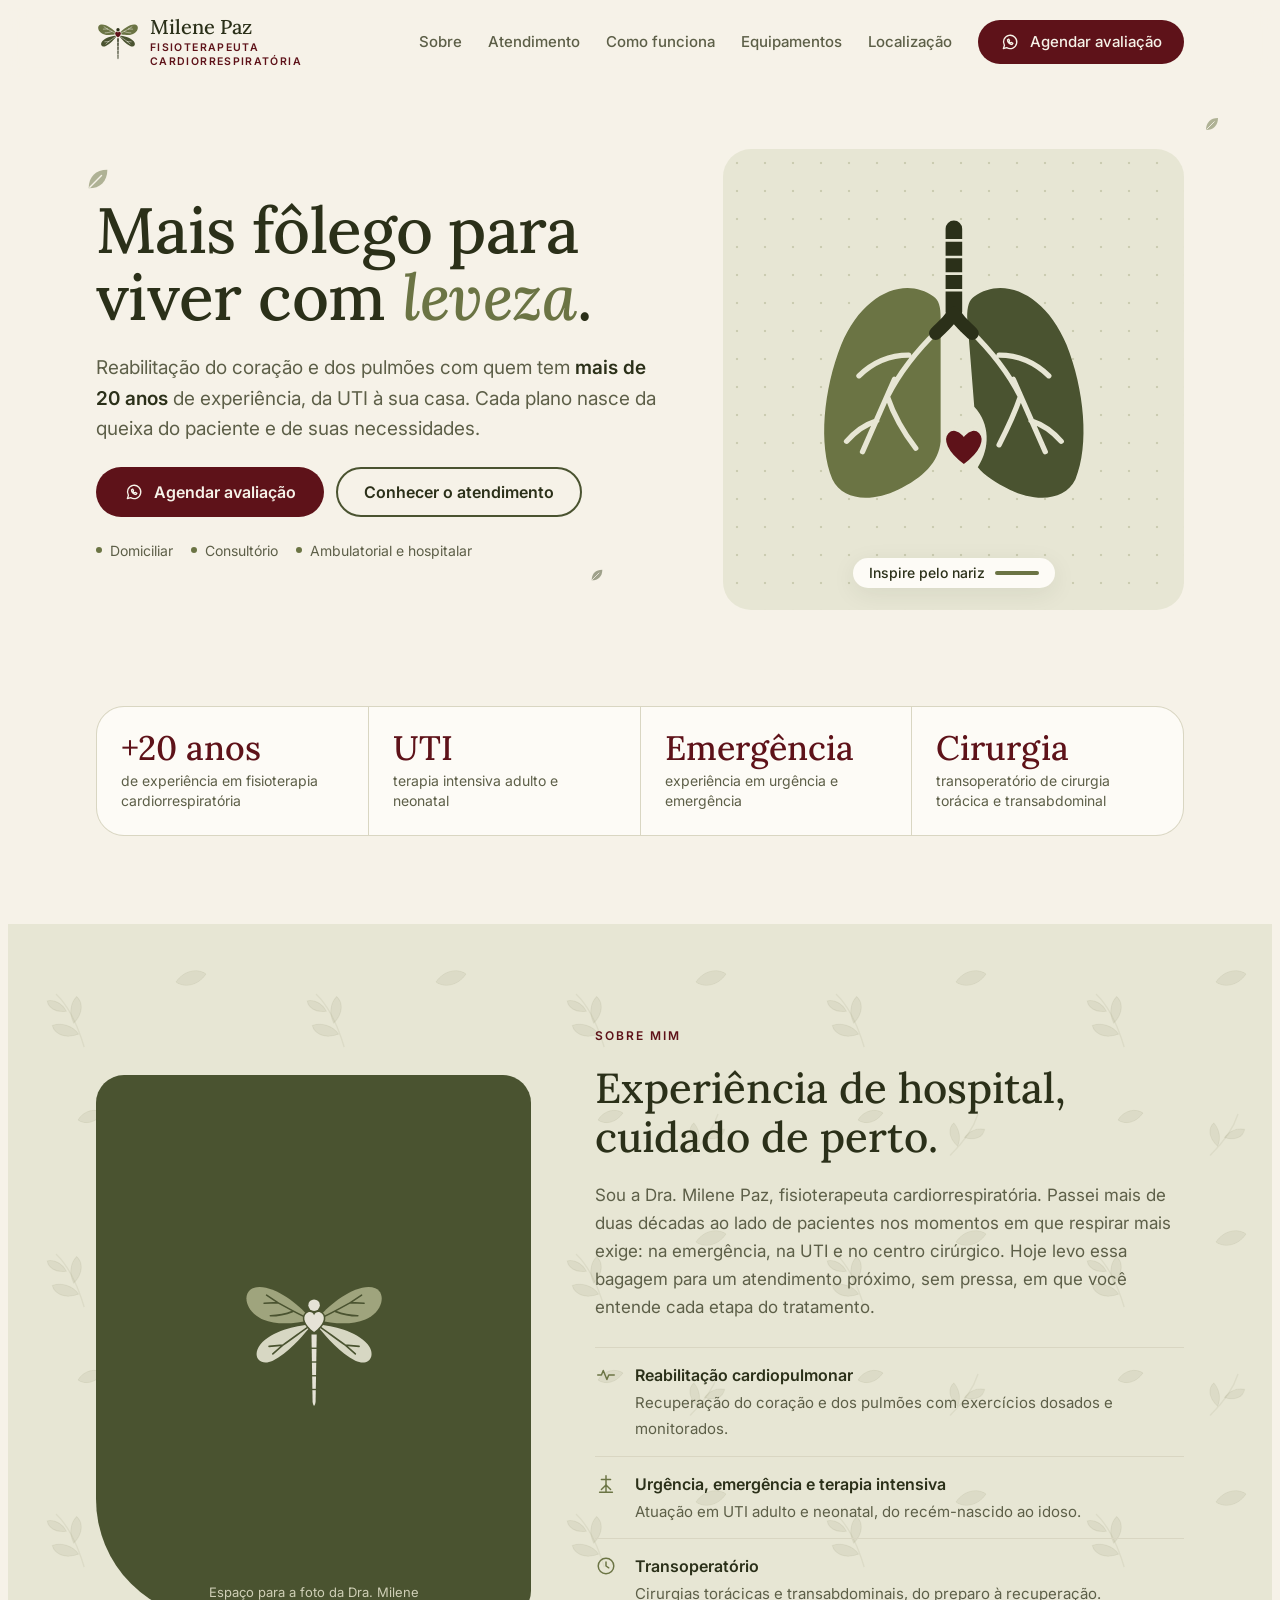
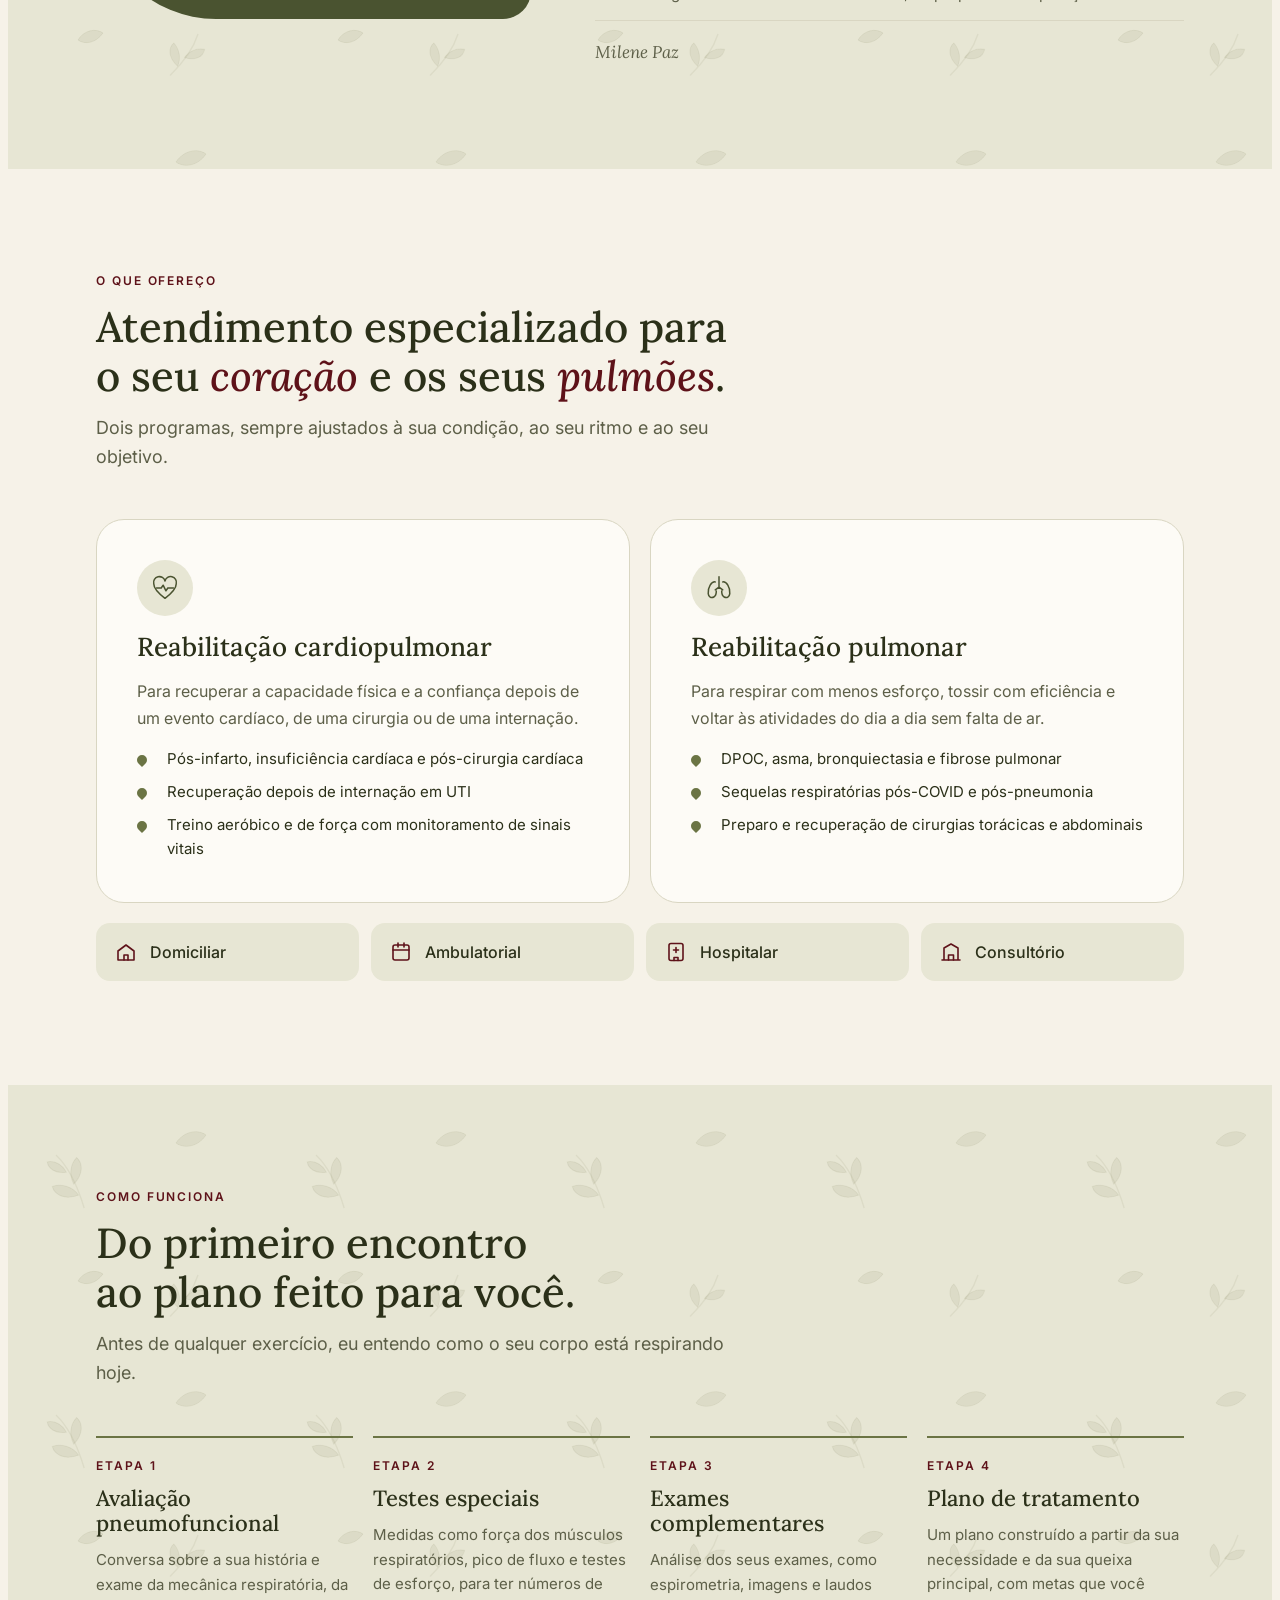
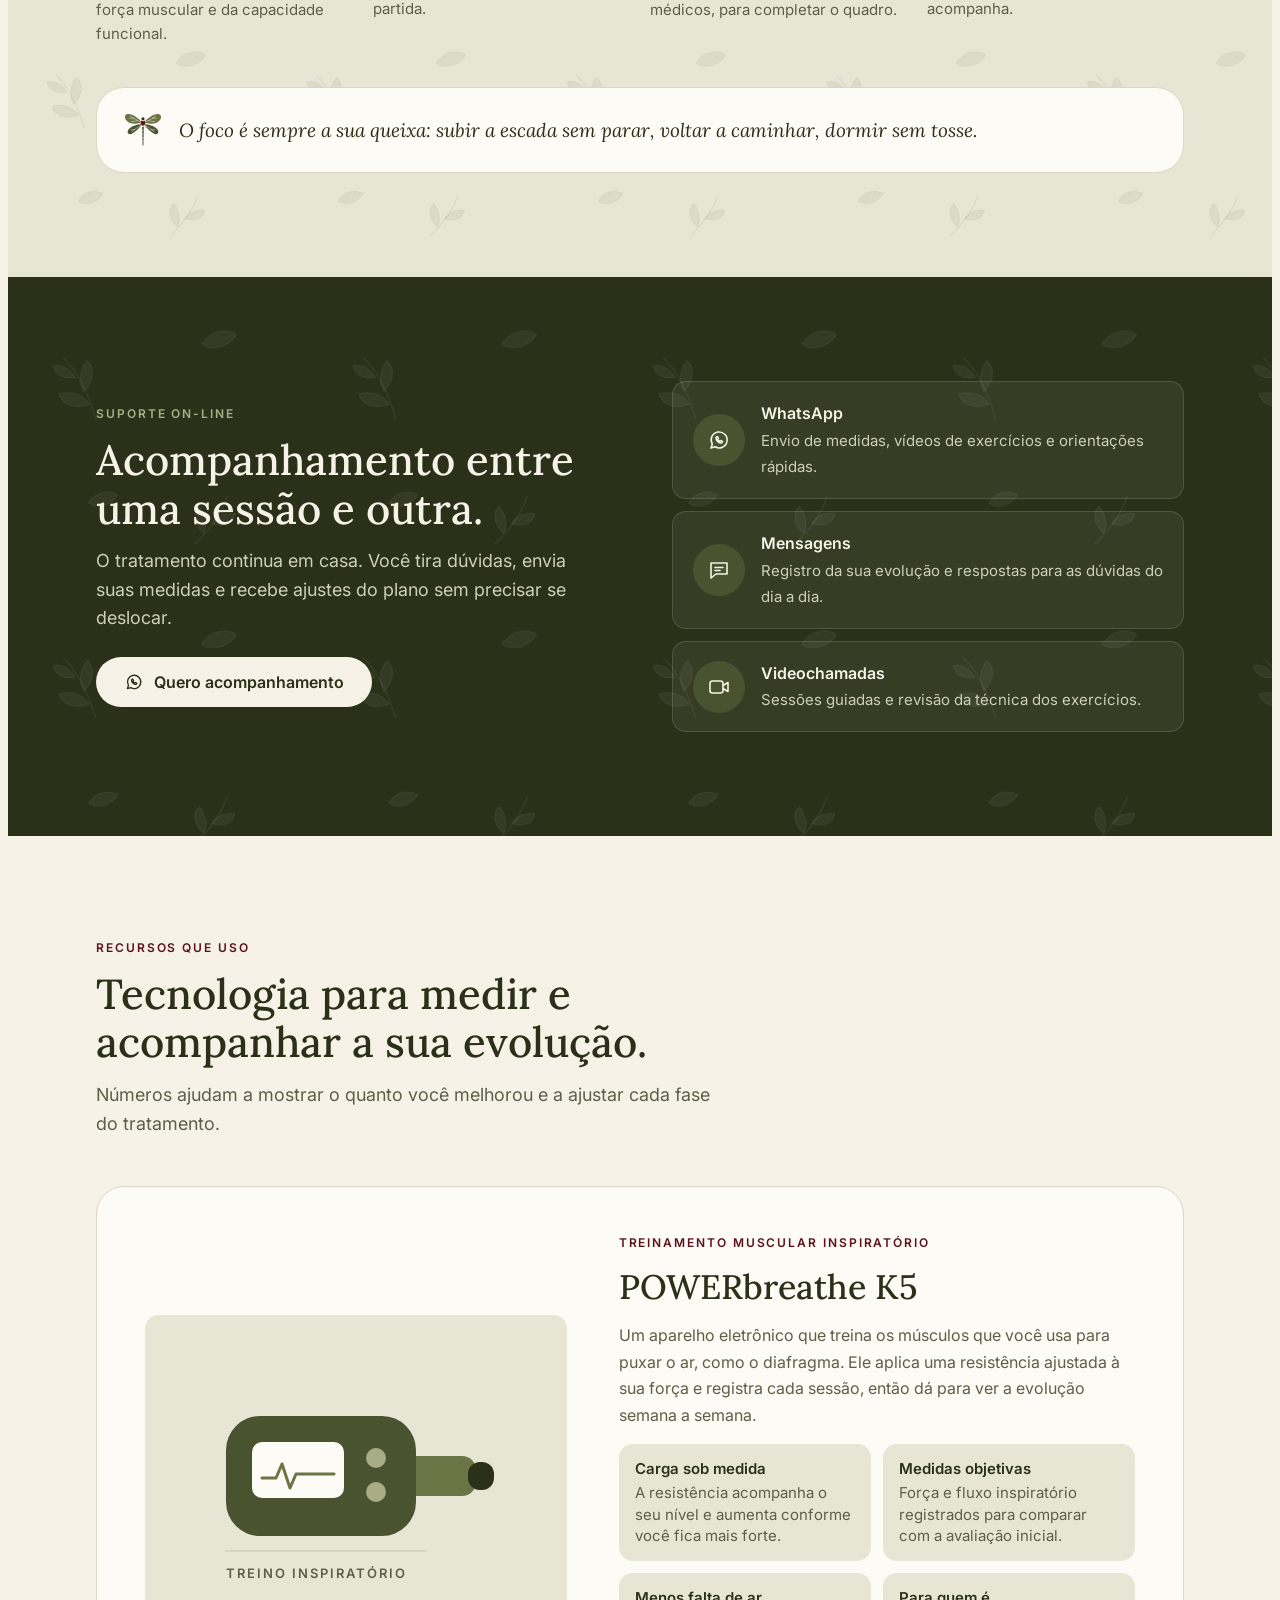
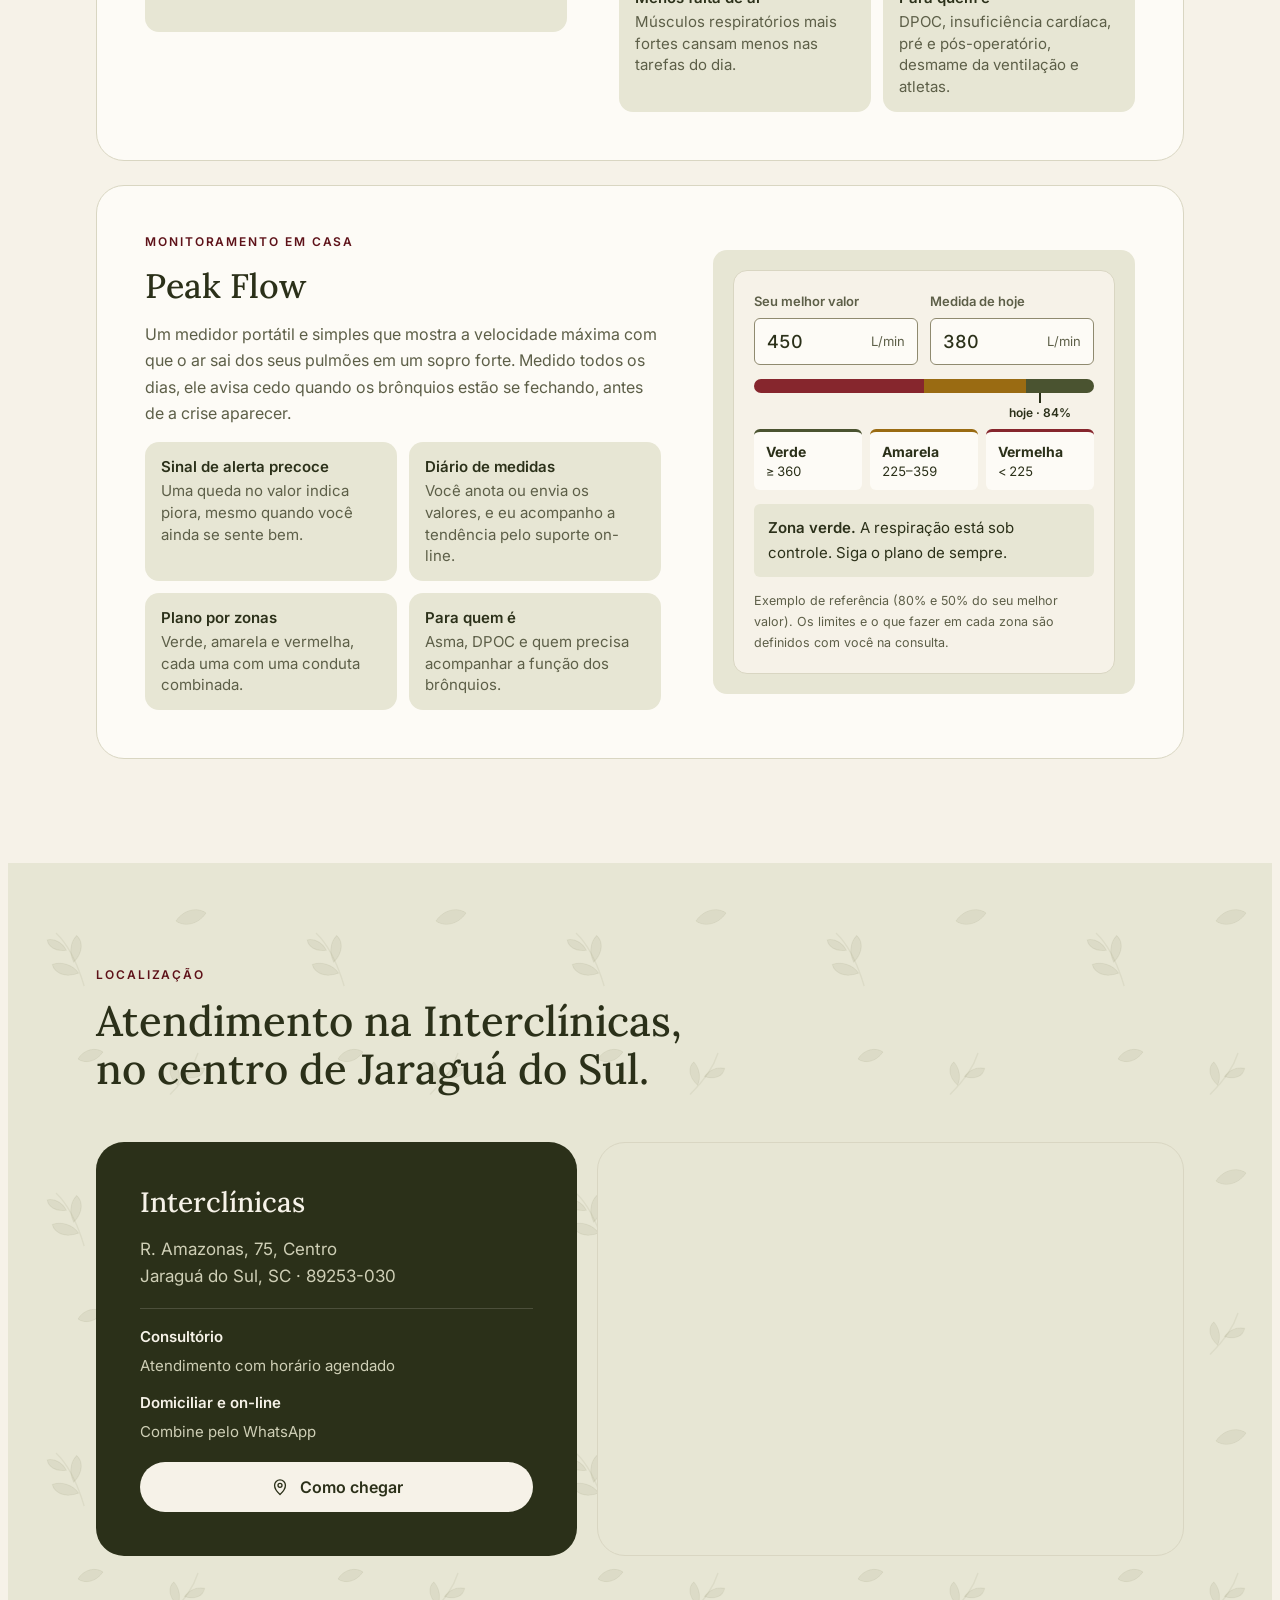
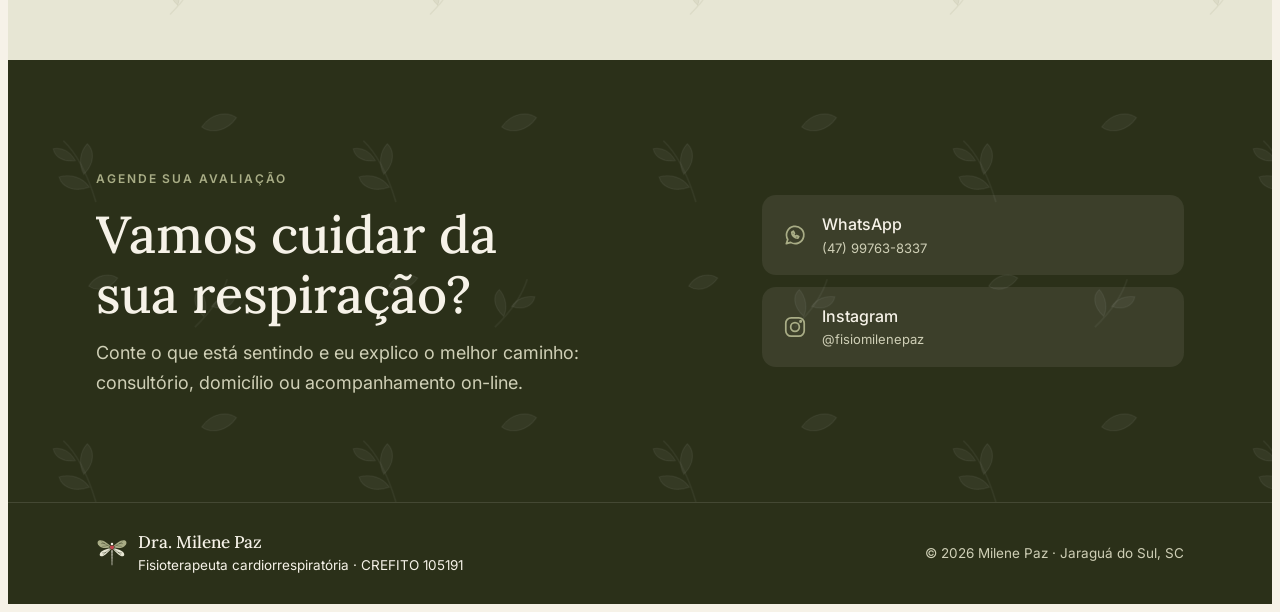
==== index.html @ 95cc9313 "Move o site para a raiz do repositório e atualiza a versão" ====
<!doctype html>
<html lang="pt-BR">
<head>
<meta charset="utf-8">
<meta name="color-scheme" content="light only">
<meta name="viewport" content="width=device-width, initial-scale=1, viewport-fit=cover">
<title>Dra. Milene Paz</title>
<meta name="description" content="Dra. Milene Paz, fisioterapeuta cardiorrespiratória em Jaraguá do Sul. Reabilitação cardiopulmonar e pulmonar com mais de 20 anos de experiência. Atendimento domiciliar, ambulatorial, hospitalar, em consultório e on-line.">
<link rel="icon" href="data:image/svg+xml,%3Csvg xmlns='http://www.w3.org/2000/svg' viewBox='0 0 120 120'%3E%3Cpath d='M56,36 C46,24 24,8 11,13 C2,17 5,32 19,38 C31,43 46,41 56,38.5 Z M64,36 C74,24 96,8 109,13 C118,17 115,32 101,38 C89,43 74,41 64,38.5 Z' fill='%236b7444'/%3E%3Cpath d='M56,42 C46,43 26,47 17,58 C10,67 16,76 27,71 C39,65 50,52 56,45 Z M64,42 C74,43 94,47 103,58 C110,67 104,76 93,71 C81,65 70,52 64,45 Z' fill='%234a5330'/%3E%3Cpath d='M57.9,50 L62.1,50 L61.2,104 Q60,110 58.8,104 Z' fill='%232b3019'/%3E%3Ccircle cx='60' cy='26.5' r='4.6' fill='%232b3019'/%3E%3Cpath d='M60,48 C52.5,42.5 50.5,36.5 53.6,33.4 C56,31 59,32 60,34.6 C61,32 64,31 66.4,33.4 C69.5,36.5 67.5,42.5 60,48 Z' fill='%235e1219'/%3E%3C/svg%3E">
<link rel="preconnect" href="https://fonts.googleapis.com">
<link rel="preconnect" href="https://fonts.gstatic.com" crossorigin>
<link rel="stylesheet" href="https://fonts.googleapis.com/css2?family=Inter:wght@400;500;600&family=Lora:ital,wght@0,400;0,500;0,600;1,400;1,500&display=swap">
<link rel="stylesheet" href="css/style.css">

</head>
<body>
<!-- Símbolo reutilizável: asas = pulmões, nervuras = brônquios, tórax = coração -->
<svg width="0" height="0" style="position:absolute" aria-hidden="true">
  <defs>
    <mask id="mk" maskUnits="userSpaceOnUse" x="0" y="0" width="120" height="120">
      <rect width="120" height="120" fill="#fff"/>
      <g fill="none" stroke="#000" stroke-width="1.3" stroke-linecap="round">
        <path id="veins" d="M56,37.5 C48,34 40,29.5 31,24.5 M31,24.5 L22,18.5 M31,24.5 L20,25 M43,31.5 C38,33.5 32,35 25,35 M56,43.5 C50,47.5 43,53 35,58.5 M35,58.5 L27,65.5 M35,58.5 L24,59.5"/>
        <use href="#veins" transform="translate(120,0) scale(-1,1)"/>
      </g>
      <g stroke="#000" stroke-width="1.1"><line x1="56" x2="64" y1="61" y2="61"/><line x1="56" x2="64" y1="72" y2="72"/><line x1="56" x2="64" y1="83" y2="83"/><line x1="56" x2="64" y1="94" y2="94"/></g>
      <path d="M60,48 C52.5,42.5 50.5,36.5 53.6,33.4 C56,31 59,32 60,34.6 C61,32 64,31 66.4,33.4 C69.5,36.5 67.5,42.5 60,48 Z" fill="none" stroke="#000" stroke-width="2.4"/>
    </mask>
    <symbol id="libelula" viewBox="0 0 120 120">
      <g mask="url(#mk)">
        <path d="M56,36 C46,24 24,8 11,13 C2,17 5,32 19,38 C31,43 46,41 56,38.5 Z" fill="var(--wing-up)"/>
        <path d="M56,42 C46,43 26,47 17,58 C10,67 16,76 27,71 C39,65 50,52 56,45 Z" fill="var(--wing-lo)"/>
        <g transform="translate(120,0) scale(-1,1)">
          <path d="M56,36 C46,24 24,8 11,13 C2,17 5,32 19,38 C31,43 46,41 56,38.5 Z" fill="var(--wing-up)"/>
          <path d="M56,42 C46,43 26,47 17,58 C10,67 16,76 27,71 C39,65 50,52 56,45 Z" fill="var(--wing-lo)"/>
        </g>
        <path d="M57.9,50 L62.1,50 L61.2,104 Q60,110 58.8,104 Z" fill="var(--body)"/>
      </g>
      <circle cx="60" cy="26.5" r="4.6" fill="var(--body)"/>
      <path d="M60,48 C52.5,42.5 50.5,36.5 53.6,33.4 C56,31 59,32 60,34.6 C61,32 64,31 66.4,33.4 C69.5,36.5 67.5,42.5 60,48 Z" fill="var(--heart)"/>
    </symbol>
    <symbol id="i-wa" viewBox="0 0 24 24"><g fill="none" stroke="currentColor" stroke-width="1.6" stroke-linecap="round" stroke-linejoin="round"><path d="M4 20l1.3-3.9A8 8 0 1 1 8 18.8L4 20z"/><path d="M9 9.5c0 3 2.5 5.5 5.5 5.5l1-1.5-2-1-1 .8a4 4 0 0 1-1.8-1.8l.8-1-1-2L9 9.5z"/></g></symbol>
    <symbol id="i-ig" viewBox="0 0 24 24"><g fill="none" stroke="currentColor" stroke-width="1.6" stroke-linecap="round" stroke-linejoin="round"><rect x="3.5" y="3.5" width="17" height="17" rx="5"/><circle cx="12" cy="12" r="4"/><circle cx="17.2" cy="6.8" r=".6" fill="currentColor"/></g></symbol>
    <symbol id="i-pin" viewBox="0 0 24 24"><g fill="none" stroke="currentColor" stroke-width="1.6" stroke-linecap="round" stroke-linejoin="round"><path d="M12 21s-6.5-5.6-6.5-11A6.5 6.5 0 0 1 18.5 10c0 5.4-6.5 11-6.5 11z"/><circle cx="12" cy="10" r="2.4"/></g></symbol>
  </defs>
</svg>

<header class="top" id="top">
  <div class="wrap">
    <a class="brand" href="#inicio" aria-label="Dra. Milene Paz, início">
      <svg aria-hidden="true"><use href="#libelula"/></svg>
      <span><b>Milene Paz</b><small><span>Fisioterapeuta</span> <span>cardiorrespiratória</span></small></span>
    </a>
    <button class="menu-btn" id="menuBtn" aria-expanded="false" aria-controls="nav" aria-label="Abrir menu">
      <svg viewBox="0 0 24 24" fill="none" stroke="currentColor" stroke-width="1.8" stroke-linecap="round"><path id="menuIco" d="M4 7h16M4 12h16M4 17h10"/></svg>
    </button>
    <nav class="nav" id="nav" aria-label="Principal">
      <a href="#sobre">Sobre</a>
      <a href="#atendimento">Atendimento</a>
      <a href="#como-funciona">Como funciona</a>
      <a href="#equipamentos">Equipamentos</a>
      <a href="#localizacao">Localização</a>
      <a class="btn btn-cta js-wa" href="#contato"><svg aria-hidden="true"><use href="#i-wa"/></svg>Agendar avaliação</a>
    </nav>
  </div>
</header>

<main id="inicio">
  <section class="hero">
    <span class="leaf l1" aria-hidden="true"><svg viewBox="0 0 24 24" aria-hidden="true"><path d="M4 20C4 10 10 4 20 4c0 10-6 16-16 16z" fill="currentColor"/><path d="M5 19L15 9" stroke="#f6f2e8" stroke-width="1.2" stroke-linecap="round"/></svg></span><span class="leaf l2" aria-hidden="true"><svg viewBox="0 0 24 24" aria-hidden="true"><path d="M4 20C4 10 10 4 20 4c0 10-6 16-16 16z" fill="currentColor"/><path d="M5 19L15 9" stroke="#f6f2e8" stroke-width="1.2" stroke-linecap="round"/></svg></span><span class="leaf l3" aria-hidden="true"><svg viewBox="0 0 24 24" aria-hidden="true"><path d="M4 20C4 10 10 4 20 4c0 10-6 16-16 16z" fill="currentColor"/><path d="M5 19L15 9" stroke="#f6f2e8" stroke-width="1.2" stroke-linecap="round"/></svg></span>
    <div class="wrap">
      <div class="hero-text">
        <h1 class="rise d2">Mais fôlego para viver com <em>leveza</em>.</h1>
        <p class="lead rise d3">Reabilitação do coração e dos pulmões com quem tem <strong>mais de 20 anos</strong> de experiência, da UTI à sua casa. Cada plano nasce da queixa do paciente e de suas necessidades.</p>
        <div class="actions rise d3">
          <a class="btn btn-cta js-wa" href="#contato"><svg aria-hidden="true"><use href="#i-wa"/></svg>Agendar avaliação</a>
          <a class="btn btn-line" href="#atendimento">Conhecer o atendimento</a>
        </div>
        <div class="creds">
          <span>Domiciliar</span><span>Consultório</span><span>Ambulatorial e hospitalar</span>
        </div>
      </div>
      <div class="breath" id="breath" data-phase="out" aria-label="Pulmões que respiram: acompanhe o ritmo para uma respiração calma">
        <svg viewBox="0 0 200 200" aria-hidden="true">
          <g class="wings-l">
            <path d="M88,64 C72,52 48,62 36,92 C26,118 23,150 31,170 C37,183 54,183 68,176 C82,169 91,160 92,148 L92,76 C92,70 91,66 88,64 Z" fill="var(--wing-up)"/>
            <path class="vein" d="M90,84 C80,94 70,106 62,122 M74,98 C64,98 54,102 46,110 M66,112 C60,126 54,140 48,154 M62,122 C66,134 72,144 78,152 M56,136 C50,138 44,142 39,148" fill="none" stroke-width="3" stroke-linecap="round"/>
          </g>
          <g class="wings-r"><g transform="translate(200,0) scale(-1,1)">
            <path d="M88,64 C72,52 48,62 36,92 C26,118 23,150 31,170 C37,183 54,183 68,176 C76,172 82,168 86,163 C79,152 79,138 88,128 L92,76 C92,70 91,66 88,64 Z" fill="var(--wing-lo)"/>
            <path class="vein" d="M90,84 C80,94 70,106 62,122 M74,98 C64,98 54,102 46,110 M66,112 C60,126 54,140 48,154 M62,122 C66,134 70,142 74,150 M56,136 C50,138 44,142 39,148" fill="none" stroke-width="3" stroke-linecap="round"/>
          </g></g>
          <rect x="95" y="16" width="10" height="60" rx="5" fill="var(--body)"/>
          <g stroke="var(--tint)" stroke-width="1.6"><line x1="94" x2="106" y1="28" y2="28"/><line x1="94" x2="106" y1="38" y2="38"/><line x1="94" x2="106" y1="48" y2="48"/><line x1="94" x2="106" y1="58" y2="58"/></g>
          <path d="M100,72 C96,78 93,80 89,84 M100,72 C104,78 107,80 111,84" fill="none" stroke="var(--body)" stroke-width="8" stroke-linecap="round"/>
          <path d="M106,164 C95,156 92,148 96,143.5 C99,140.5 103,141.5 106,145 C109,141.5 113,140.5 116,143.5 C120,148 117,156 106,164 Z" fill="var(--heart)" stroke="var(--tint)" stroke-width="2"/>
        </svg>
        <div class="breath-cue" aria-live="off"><span id="cueText">Expire devagar</span><i><b id="cueBar"></b></i></div>
      </div>
    </div>
  </section>

  <section class="band" style="padding-block:0 clamp(56px,8vw,88px)">
    <div class="wrap">
      <div class="stats" role="list">
        <div class="stat" role="listitem"><strong>+20 anos</strong><span>de experiência em fisioterapia cardiorrespiratória</span></div>
        <div class="stat" role="listitem"><strong>UTI</strong><span>terapia intensiva adulto e neonatal</span></div>
        <div class="stat" role="listitem"><strong>Emergência</strong><span>experiência em urgência e emergência</span></div>
        <div class="stat" role="listitem"><strong>Cirurgia</strong><span>transoperatório de cirurgia torácica e transabdominal</span></div>
      </div>
    </div>
  </section>

  <section class="band tint" id="sobre">
    <div class="wrap about">
      <div class="portrait">
        <svg aria-hidden="true" style="--wing-up:#a9ad86;--wing-lo:#e7e6d4;--body:#f6f2e8;--heart:#f6f2e8"><use href="#libelula"/></svg>
        <span class="ph">Espaço para a foto da Dra. Milene</span>
      </div>
      <div class="about-text">
        <span class="eyebrow">Sobre mim</span>
        <h2>Experiência de hospital, cuidado de perto.</h2>
        <p>Sou a Dra. Milene Paz, fisioterapeuta cardiorrespiratória. Passei mais de duas décadas ao lado de pacientes nos momentos em que respirar mais exige: na emergência, na UTI e no centro cirúrgico. Hoje levo essa bagagem para um atendimento próximo, sem pressa, em que você entende cada etapa do tratamento.</p>
        <ul class="xp">
          <li><svg viewBox="0 0 24 24" fill="none" stroke="currentColor" stroke-width="1.6" stroke-linecap="round" stroke-linejoin="round"><path d="M3 12h4l2-5 4 10 2-5h6"/></svg><div><b>Reabilitação cardiopulmonar</b><span>Recuperação do coração e dos pulmões com exercícios dosados e monitorados.</span></div></li>
          <li><svg viewBox="0 0 24 24" fill="none" stroke="currentColor" stroke-width="1.6" stroke-linecap="round" stroke-linejoin="round"><path d="M12 3v18M7 7h10M5 21h14"/><path d="M12 13l-5 5M12 13l5 5"/></svg><div><b>Urgência, emergência e terapia intensiva</b><span>Atuação em UTI adulto e neonatal, do recém-nascido ao idoso.</span></div></li>
          <li><svg viewBox="0 0 24 24" fill="none" stroke="currentColor" stroke-width="1.6" stroke-linecap="round" stroke-linejoin="round"><circle cx="12" cy="12" r="8.5"/><path d="M12 7.5V12l3 2"/></svg><div><b>Transoperatório</b><span>Cirurgias torácicas e transabdominais, do preparo à recuperação.</span></div></li>
        </ul>
        <p class="sign">Milene Paz</p>
      </div>
    </div>
  </section>

  <section class="band" id="atendimento">
    <div class="wrap">
      <div class="sec-head">
        <span class="eyebrow">O que ofereço</span>
        <h2>Atendimento especializado para o seu <em class="mark">coração</em> e os seus <em class="mark">pulmões</em>.</h2>
        <p>Dois programas, sempre ajustados à sua condição, ao seu ritmo e ao seu objetivo.</p>
      </div>
      <div class="services">
        <article class="service">
          <div class="ico"><svg viewBox="0 0 32 32" fill="none" stroke="currentColor" stroke-width="1.6" stroke-linecap="round" stroke-linejoin="round"><path d="M16 27C8 21 4 16.5 4 11.5A5.5 5.5 0 0 1 16 8.6 5.5 5.5 0 0 1 28 11.5C28 16.5 24 21 16 27z"/><path d="M7 16h5l2-3 3 6 2-3h6"/></svg></div>
          <h3>Reabilitação cardiopulmonar</h3>
          <p>Para recuperar a capacidade física e a confiança depois de um evento cardíaco, de uma cirurgia ou de uma internação.</p>
          <ul class="ticks">
            <li>Pós-infarto, insuficiência cardíaca e pós-cirurgia cardíaca</li>
            <li>Recuperação depois de internação em UTI</li>
            <li>Treino aeróbico e de força com monitoramento de sinais vitais</li>
          </ul>
        </article>
        <article class="service">
          <div class="ico"><svg viewBox="0 0 32 32" fill="none" stroke="currentColor" stroke-width="1.6" stroke-linecap="round" stroke-linejoin="round"><path d="M16 4v11M16 15l-4 3M16 15l4 3"/><path d="M12 9.5C8 9 4 15 4.5 22c.3 3.5 3.2 5 6 3.6 2.2-1.1 2.7-3.3 2.6-6.3"/><path d="M20 9.5c4-.5 8 5.5 7.5 12.5-.3 3.5-3.2 5-6 3.6-2.2-1.1-2.7-3.3-2.6-6.3"/></svg></div>
          <h3>Reabilitação pulmonar</h3>
          <p>Para respirar com menos esforço, tossir com eficiência e voltar às atividades do dia a dia sem falta de ar.</p>
          <ul class="ticks">
            <li>DPOC, asma, bronquiectasia e fibrose pulmonar</li>
            <li>Sequelas respiratórias pós-COVID e pós-pneumonia</li>
            <li>Preparo e recuperação de cirurgias torácicas e abdominais</li>
          </ul>
        </article>
      </div>
      <div class="places" aria-label="Onde atendo">
        <div class="place"><svg viewBox="0 0 24 24" fill="none" stroke="currentColor" stroke-width="1.6" stroke-linecap="round" stroke-linejoin="round"><path d="M4 11l8-6 8 6v9H4z"/><path d="M10 20v-5h4v5"/></svg>Domiciliar</div>
        <div class="place"><svg viewBox="0 0 24 24" fill="none" stroke="currentColor" stroke-width="1.6" stroke-linecap="round" stroke-linejoin="round"><rect x="4" y="5" width="16" height="15" rx="2"/><path d="M9 3v4M15 3v4M4 10h16"/></svg>Ambulatorial</div>
        <div class="place"><svg viewBox="0 0 24 24" fill="none" stroke="currentColor" stroke-width="1.6" stroke-linecap="round" stroke-linejoin="round"><rect x="5" y="3.5" width="14" height="17" rx="2"/><path d="M12 7.5v5M9.5 10h5M10 20.5v-3h4v3"/></svg>Hospitalar</div>
        <div class="place"><svg viewBox="0 0 24 24" fill="none" stroke="currentColor" stroke-width="1.6" stroke-linecap="round" stroke-linejoin="round"><path d="M3 20h18M5 20V8l7-4 7 4v12"/><path d="M9.5 20v-5h5v5"/></svg>Consultório</div>
      </div>
    </div>
  </section>

  <section class="band tint" id="como-funciona">
    <div class="wrap">
      <div class="sec-head">
        <span class="eyebrow">Como funciona</span>
        <h2>Do primeiro encontro ao plano feito para você.</h2>
        <p>Antes de qualquer exercício, eu entendo como o seu corpo está respirando hoje.</p>
      </div>
      <ol class="steps">
        <li class="step"><h3>Avaliação pneumofuncional</h3><p>Conversa sobre a sua história e exame da mecânica respiratória, da força muscular e da capacidade funcional.</p></li>
        <li class="step"><h3>Testes especiais</h3><p>Medidas como força dos músculos respiratórios, pico de fluxo e testes de esforço, para ter números de partida.</p></li>
        <li class="step"><h3>Exames complementares</h3><p>Análise dos seus exames, como espirometria, imagens e laudos médicos, para completar o quadro.</p></li>
        <li class="step"><h3>Plano de tratamento</h3><p>Um plano construído a partir da sua necessidade e da sua queixa principal, com metas que você acompanha.</p></li>
      </ol>
      <div class="focus-note">
        <svg aria-hidden="true"><use href="#libelula"/></svg>
        <p>O foco é sempre a sua queixa: subir a escada sem parar, voltar a caminhar, dormir sem tosse.</p>
      </div>
    </div>
  </section>

  <section class="band deep" id="online">
    <div class="wrap online">
      <div>
        <div class="sec-head">
          <span class="eyebrow">Suporte on-line</span>
          <h2>Acompanhamento entre uma sessão e outra.</h2>
          <p>O tratamento continua em casa. Você tira dúvidas, envia suas medidas e recebe ajustes do plano sem precisar se deslocar.</p>
        </div>
        <a class="btn btn-light js-wa" href="#contato"><svg aria-hidden="true"><use href="#i-wa"/></svg>Quero acompanhamento</a>
      </div>
      <div class="channels">
        <div class="channel"><span class="ci"><svg aria-hidden="true"><use href="#i-wa"/></svg></span><div><b>WhatsApp</b><span>Envio de medidas, vídeos de exercícios e orientações rápidas.</span></div></div>
        <div class="channel"><span class="ci"><svg viewBox="0 0 24 24" fill="none" stroke="currentColor" stroke-width="1.6" stroke-linecap="round" stroke-linejoin="round"><path d="M4 5h16v11H9l-5 4z"/><path d="M8 9.5h8M8 12.5h5"/></svg></span><div><b>Mensagens</b><span>Registro da sua evolução e respostas para as dúvidas do dia a dia.</span></div></div>
        <div class="channel"><span class="ci"><svg viewBox="0 0 24 24" fill="none" stroke="currentColor" stroke-width="1.6" stroke-linecap="round" stroke-linejoin="round"><rect x="3" y="6" width="13" height="12" rx="2.5"/><path d="M16 10.5l5-3v9l-5-3"/></svg></span><div><b>Videochamadas</b><span>Sessões guiadas e revisão da técnica dos exercícios.</span></div></div>
      </div>
    </div>
  </section>

  <section class="band" id="equipamentos">
    <div class="wrap">
      <div class="sec-head">
        <span class="eyebrow">Recursos que uso</span>
        <h2>Tecnologia para medir e acompanhar a sua evolução.</h2>
        <p>Números ajudam a mostrar o quanto você melhorou e a ajustar cada fase do tratamento.</p>
      </div>
      <div class="gear">
        <article class="device" id="powerbreathe">
          <div class="dev-art">
            <svg viewBox="0 0 340 255" aria-hidden="true">
              <rect x="40" y="70" width="190" height="120" rx="34" fill="var(--deep-2)"/>
              <rect x="66" y="96" width="92" height="56" rx="10" fill="var(--surface)"/>
              <path d="M76 132h14l6-14 8 24 6-14h38" fill="none" stroke="var(--brand)" stroke-width="3" stroke-linecap="round" stroke-linejoin="round"/>
              <circle cx="190" cy="112" r="10" fill="var(--brand-soft)"/><circle cx="190" cy="146" r="10" fill="var(--brand-soft)"/>
              <path d="M230 110h46a14 14 0 0 1 14 14v12a14 14 0 0 1-14 14h-46z" fill="var(--wing-up)"/>
              <rect x="282" y="116" width="26" height="28" rx="12" fill="var(--body)"/>
              <path d="M40 205h200" stroke="var(--hairline)" stroke-width="2" stroke-linecap="round"/>
              <text x="40" y="232" font-family="Inter, sans-serif" font-size="13" font-weight="600" letter-spacing="2" fill="var(--muted)">TREINO INSPIRATÓRIO</text>
            </svg>
          </div>
          <div class="dev-text">
            <span class="eyebrow">Treinamento muscular inspiratório</span>
            <h3>POWERbreathe K5</h3>
            <p>Um aparelho eletrônico que treina os músculos que você usa para puxar o ar, como o diafragma. Ele aplica uma resistência ajustada à sua força e registra cada sessão, então dá para ver a evolução semana a semana.</p>
            <ul class="feat">
              <li><b>Carga sob medida</b><span>A resistência acompanha o seu nível e aumenta conforme você fica mais forte.</span></li>
              <li><b>Medidas objetivas</b><span>Força e fluxo inspiratório registrados para comparar com a avaliação inicial.</span></li>
              <li><b>Menos falta de ar</b><span>Músculos respiratórios mais fortes cansam menos nas tarefas do dia.</span></li>
              <li><b>Para quem é</b><span>DPOC, insuficiência cardíaca, pré e pós-operatório, desmame da ventilação e atletas.</span></li>
            </ul>
          </div>
        </article>

        <article class="device flip" id="peakflow">
          <div class="dev-art" style="aspect-ratio:auto;place-items:stretch">
            <div class="zones" aria-label="Calculadora das zonas do Peak Flow">
              <div class="zones-row">
                <div class="field"><label for="pfBest">Seu melhor valor</label><div class="in"><input id="pfBest" type="number" inputmode="numeric" min="60" max="900" step="10" value="450"><small>L/min</small></div></div>
                <div class="field"><label for="pfToday">Medida de hoje</label><div class="in"><input id="pfToday" type="number" inputmode="numeric" min="0" max="900" step="10" value="380"><small>L/min</small></div></div>
              </div>
              <div>
                <div class="zbar" aria-hidden="true"><i></i><i></i><i></i></div>
                <div class="zmeter" aria-hidden="true"><span id="pfMark" style="left:84%">hoje</span></div>
              </div>
              <div class="zlist">
                <div class="z-g"><b>Verde</b><span id="zG">≥ 360</span></div>
                <div class="z-y"><b>Amarela</b><span id="zY">225–359</span></div>
                <div class="z-r"><b>Vermelha</b><span id="zR">&lt; 225</span></div>
              </div>
              <p class="zresult" id="pfResult" aria-live="polite"><b>Zona verde.</b> A respiração está sob controle.</p>
              <p class="disc">Exemplo de referência (80% e 50% do seu melhor valor). Os limites e o que fazer em cada zona são definidos com você na consulta.</p>
            </div>
          </div>
          <div class="dev-text">
            <span class="eyebrow">Monitoramento em casa</span>
            <h3>Peak Flow</h3>
            <p>Um medidor portátil e simples que mostra a velocidade máxima com que o ar sai dos seus pulmões em um sopro forte. Medido todos os dias, ele avisa cedo quando os brônquios estão se fechando, antes de a crise aparecer.</p>
            <ul class="feat">
              <li><b>Sinal de alerta precoce</b><span>Uma queda no valor indica piora, mesmo quando você ainda se sente bem.</span></li>
              <li><b>Diário de medidas</b><span>Você anota ou envia os valores, e eu acompanho a tendência pelo suporte on-line.</span></li>
              <li><b>Plano por zonas</b><span>Verde, amarela e vermelha, cada uma com uma conduta combinada.</span></li>
              <li><b>Para quem é</b><span>Asma, DPOC e quem precisa acompanhar a função dos brônquios.</span></li>
            </ul>
          </div>
        </article>
      </div>
    </div>
  </section>

  <section class="band tint" id="localizacao">
    <div class="wrap">
      <div class="sec-head">
        <span class="eyebrow">Localização</span>
        <h2>Atendimento na Interclínicas, no centro de Jaraguá do Sul.</h2>
      </div>
      <div class="loc">
        <div class="loc-card">
          <h3>Interclínicas</h3>
          <address>R. Amazonas, 75, Centro<br>Jaraguá do Sul, SC · 89253-030</address>
          <div class="hours"><b>Consultório</b><span>Atendimento com horário agendado</span><b style="margin-top:8px">Domiciliar e on-line</b><span>Combine pelo WhatsApp</span></div>
          <a class="btn btn-light js-maps" href="https://www.google.com/maps/search/?api=1&amp;query=Interclinicas%2C%20R.%20Amazonas%2C%2075%2C%20Jaragu%C3%A1%20do%20Sul%20SC" target="_blank" rel="noopener"><svg aria-hidden="true"><use href="#i-pin"/></svg>Como chegar</a>
        </div>
        <div class="map" id="map">
          <iframe src="https://www.google.com/maps?q=Interclinicas%2C%20R.%20Amazonas%2C%2075%2C%20Jaragu%C3%A1%20do%20Sul%20SC&amp;output=embed" title="Mapa: Interclínicas, R. Amazonas, 75, Jaraguá do Sul" loading="lazy" referrerpolicy="no-referrer-when-downgrade" allowfullscreen></iframe>
        </div>
      </div>
    </div>
  </section>

  <section class="band deep final" id="contato">
    <div class="wrap">
      <div>
        <span class="eyebrow">Agende sua avaliação</span>
        <h2 style="margin-top:14px">Vamos cuidar da sua respiração?</h2>
        <p>Conte o que está sentindo e eu explico o melhor caminho: consultório, domicílio ou acompanhamento on-line.</p>
      </div>
      <div class="contact-list">
        <a class="js-wa" href="#contato" target="_blank" rel="noopener"><svg aria-hidden="true"><use href="#i-wa"/></svg><span>WhatsApp<small id="waText">(47) 99763-8337</small></span></a>
        <a class="js-ig" href="#contato" target="_blank" rel="noopener"><svg aria-hidden="true"><use href="#i-ig"/></svg><span>Instagram<small id="igText">@fisiomilenepaz</small></span></a>
      </div>
    </div>
  </section>
</main>

<footer>
  <div class="wrap">
    <div class="fb"><svg aria-hidden="true" style="--wing-up:#a9ad86;--wing-lo:#e7e6d4;--body:#f6f2e8;--heart:#c4464e"><use href="#libelula"/></svg><span><b>Dra. Milene Paz</b><br>Fisioterapeuta cardiorrespiratória · CREFITO 105191</span></div>
    <span>© <span id="year">2026</span> Milene Paz · Jaraguá do Sul, SC</span>
  </div>
</footer>

<a class="fab js-wa" id="fab" href="#contato" target="_blank" rel="noopener" aria-label="Falar no WhatsApp"><svg aria-hidden="true"><use href="#i-wa"/></svg></a>

<script src="js/script.js"></script>

</body>
</html>
---- css/style.css ----
/* Layout: "respiração em ritmo" — faixas calmas que alternam creme, oliva claro e oliva profundo;
   blocos com cantos de asa (28px), uma libélula que respira no topo e o ritmo inspira/expira como fio condutor. */
:root{
  --bg:#f6f2e8; --surface:#fdfbf6; --tint:#e7e6d4; --deep:#2b3019; --deep-2:#4a5330;
  --ink:#2b3019; --muted:#5d5f48; --brand:#6b7444; --brand-soft:#a9ad86;
  --accent:#5e1219; --accent-hover:#86262d; --on-dark:#f6f2e8; --on-dark-muted:#cfcfb6;
  --hairline:#d9d6c2; --border:#8f8a6f; --cta-bg:#5e1219; --cta-fg:#f6f2e8;
  --wing-up:#6b7444; --wing-lo:#4a5330; --body:#2b3019; --heart:#5e1219;
  --zone-g:#4a5330; --zone-y:#9a6b12; --zone-r:#86262d;
  --serif:"Lora", Georgia, "Times New Roman", serif;
  --sans:"Inter", system-ui, -apple-system, "Segoe UI", sans-serif;
  --r-sm:6px; --r-md:14px; --r-lg:28px; --pill:999px;
  --shadow:0 6px 24px rgba(43,48,25,.08);
  --wrap:1120px;
  color-scheme:light only;
}

*{box-sizing:border-box}
html{scroll-behavior:smooth;scroll-padding-top:84px}
body{background:var(--bg);color:var(--ink);font:400 16px/1.65 var(--sans);-webkit-font-smoothing:antialiased;-webkit-text-size-adjust:100%;text-size-adjust:100%;-webkit-tap-highlight-color:transparent}
body.menu-open{overflow:hidden}
body::before{content:"";position:fixed;inset:0 0 auto;height:env(safe-area-inset-top,0px);z-index:60;background:var(--bg)}
h1,h2,h3{font-family:var(--serif);font-weight:500;line-height:1.15;text-wrap:balance;margin:0;color:var(--ink)}
p{margin:0}
a{color:inherit}
:focus-visible{outline:2px solid var(--accent-hover);outline-offset:3px;border-radius:4px}
.wrap{max-width:var(--wrap);margin:0 auto;padding-left:max(16px,env(safe-area-inset-left,0px));padding-right:max(16px,env(safe-area-inset-right,0px))}
.band{padding-block:clamp(56px,9vw,104px)}
.band.tint{background-color:var(--tint);background-image:url("data:image/svg+xml,%3Csvg xmlns='http://www.w3.org/2000/svg' width='260' height='260' viewBox='0 0 260 260'%3E%3Cg fill='%236b7444' fill-opacity='.09' stroke='%236b7444' stroke-opacity='.09'%3E%3Cg transform='translate(48 70) rotate(-28)'%3E%3Cpath d='M0 60 C6 30 4 12 0 0' fill='none' stroke-width='1.4'/%3E%3Cpath d='M1 46 C-14 44 -20 34 -18 26 C-8 28 0 36 1 46Z'/%3E%3Cpath d='M2 34 C15 30 20 20 17 12 C8 15 2 24 2 34Z'/%3E%3Cpath d='M1 20 C-10 16 -13 8 -11 2 C-4 4 1 11 1 20Z'/%3E%3C/g%3E%3Cg transform='translate(190 190) rotate(34)'%3E%3Cpath d='M0 50 C5 26 3 10 0 0' fill='none' stroke-width='1.4'/%3E%3Cpath d='M1 38 C-12 36 -17 28 -15 21 C-7 23 0 30 1 38Z'/%3E%3Cpath d='M2 27 C13 24 17 16 14 9 C7 12 2 19 2 27Z'/%3E%3C/g%3E%3Cpath d='M168 58 C176 46 190 44 198 50 C190 62 176 64 168 58Z'/%3E%3Cpath d='M70 196 C76 186 88 184 95 189 C88 199 77 201 70 196Z'/%3E%3C/g%3E%3C/svg%3E");background-size:260px 260px}
.band.deep{background-color:var(--deep);background-image:url("data:image/svg+xml,%3Csvg xmlns='http://www.w3.org/2000/svg' width='260' height='260' viewBox='0 0 260 260'%3E%3Cg fill='%23f6f2e8' fill-opacity='.05' stroke='%23f6f2e8' stroke-opacity='.05'%3E%3Cg transform='translate(48 70) rotate(-28)'%3E%3Cpath d='M0 60 C6 30 4 12 0 0' fill='none' stroke-width='1.4'/%3E%3Cpath d='M1 46 C-14 44 -20 34 -18 26 C-8 28 0 36 1 46Z'/%3E%3Cpath d='M2 34 C15 30 20 20 17 12 C8 15 2 24 2 34Z'/%3E%3Cpath d='M1 20 C-10 16 -13 8 -11 2 C-4 4 1 11 1 20Z'/%3E%3C/g%3E%3Cg transform='translate(190 190) rotate(34)'%3E%3Cpath d='M0 50 C5 26 3 10 0 0' fill='none' stroke-width='1.4'/%3E%3Cpath d='M1 38 C-12 36 -17 28 -15 21 C-7 23 0 30 1 38Z'/%3E%3Cpath d='M2 27 C13 24 17 16 14 9 C7 12 2 19 2 27Z'/%3E%3C/g%3E%3Cpath d='M168 58 C176 46 190 44 198 50 C190 62 176 64 168 58Z'/%3E%3Cpath d='M70 196 C76 186 88 184 95 189 C88 199 77 201 70 196Z'/%3E%3C/g%3E%3C/svg%3E");background-size:300px 300px;color:var(--on-dark)}
.band.deep h2,.band.deep h3{color:var(--on-dark)}
.eyebrow{font:600 12px/16px var(--sans);letter-spacing:.16em;text-transform:uppercase;color:var(--accent)}
.deep .eyebrow{color:var(--brand-soft)}
.sec-head{display:grid;gap:14px;max-width:640px;margin-bottom:clamp(32px,5vw,48px)}
.sec-head h2{font-size:clamp(30px,4.2vw,42px)}
.sec-head p{color:var(--muted);font-size:18px;line-height:1.6}
.deep .sec-head p{color:var(--on-dark-muted)}
em.mark{font-style:italic;color:var(--accent)}

/* Botões */
.btn{display:inline-flex;align-items:center;justify-content:center;gap:10px;min-height:50px;padding:12px 26px;border-radius:var(--pill);border:2px solid transparent;font:600 16px/20px var(--sans);text-decoration:none;cursor:pointer;transition:background .2s,border-color .2s,transform .2s}
.btn:hover{transform:translateY(-1px)}
.btn svg{width:20px;height:20px;flex:none}
.btn-cta{background:var(--cta-bg);color:var(--cta-fg)}
.btn-cta:hover{background:var(--accent-hover);color:var(--bg)}
.btn-line{border-color:var(--deep-2);color:var(--ink)}
.btn-line:hover{background:var(--tint)}
.btn-light{background:var(--on-dark);color:#2b3019}
.btn-light:hover{background:#e7e6d4}

/* Cabeçalho */
.top{position:sticky;top:env(safe-area-inset-top,0px);z-index:50;background:color-mix(in srgb,var(--bg) 92%,transparent);backdrop-filter:blur(10px);-webkit-backdrop-filter:blur(10px);border-bottom:1px solid transparent;transition:border-color .2s}
.top.scrolled{border-bottom-color:var(--hairline)}
.top .wrap{display:flex;align-items:center;justify-content:space-between;gap:16px;min-height:68px}
.brand{display:flex;align-items:center;gap:10px;text-decoration:none;min-width:0}
.brand svg{width:44px;height:44px;flex:none}
.brand b{display:block;font:500 20px/1.1 var(--serif);color:var(--ink)}
.brand>span{min-width:0}
.brand b{margin-bottom:3px}
.brand small{display:block;font:600 10.5px/1.3 var(--sans);letter-spacing:.13em;text-transform:uppercase;color:var(--accent)}
.brand small span{display:block;white-space:nowrap}
.nav{display:flex;align-items:center;gap:26px}
.nav a{text-decoration:none;font-weight:500;font-size:15px;color:var(--muted);white-space:nowrap}
.nav a:hover{color:var(--ink)}
.nav .btn{min-height:44px;padding:10px 20px;font-size:15px;color:var(--cta-fg)}
.menu-btn{display:none;width:46px;height:46px;border-radius:var(--pill);border:1px solid var(--hairline);background:var(--surface);color:var(--ink);cursor:pointer;align-items:center;justify-content:center}
.menu-btn svg{width:22px;height:22px}
@media (max-width:880px){
  .menu-btn{display:inline-flex}
  .nav{position:absolute;left:0;right:0;top:100%;flex-direction:column;align-items:stretch;gap:0;background:var(--bg);border-bottom:1px solid var(--hairline);padding:8px max(16px,env(safe-area-inset-right,0px)) 20px max(16px,env(safe-area-inset-left,0px))}
  .nav a{padding:14px 4px;font-size:17px;border-bottom:1px solid var(--hairline)}
  .nav .btn{margin-top:16px;border-bottom:0;min-height:50px}
  .top:not(.open) .nav{display:none}
}

/* Hero */
.hero{position:relative;overflow:hidden;padding-block:clamp(32px,6vw,72px) clamp(56px,8vw,96px)}
.hero .wrap{position:relative;z-index:1}
/* Ar puro: folhas soltas */
.leaf{position:absolute;z-index:0;width:28px;height:28px;pointer-events:none;color:var(--brand);opacity:.5;animation:drift 12s ease-in-out infinite}
.leaf svg{width:100%;height:100%;display:block}
.leaf.l1{left:6%;top:14%}
.leaf.l2{left:46%;top:78%;width:16px;height:16px;animation-duration:15s;animation-delay:-5s;color:var(--deep-2)}
.leaf.l3{right:4%;top:6%;width:18px;height:18px;animation-duration:17s;animation-delay:-9s}
@keyframes drift{0%,100%{transform:translate(0,0) rotate(-8deg)}50%{transform:translate(18px,-12px) rotate(14deg)}}
.hero .wrap{display:grid;grid-template-columns:1.1fr .9fr;gap:clamp(32px,5vw,64px);align-items:center}
.hero-text{display:grid;gap:22px;min-width:0}
.hero h1{font-size:clamp(40px,6vw,64px);line-height:1.05;letter-spacing:-.01em}
.hero h1 em{font-style:italic;color:var(--brand)}
.hero .lead{font-size:clamp(17px,2vw,19px);line-height:1.6;color:var(--muted);max-width:34em}
.hero .lead strong{color:var(--ink);font-weight:600}
.actions{display:flex;flex-wrap:wrap;gap:12px}
.creds{display:flex;flex-wrap:wrap;gap:8px 18px;color:var(--muted);font-size:14px}
.creds span{display:inline-flex;align-items:center;gap:8px}
.creds span::before{content:"";width:6px;height:6px;border-radius:50%;background:var(--brand)}
.breath{position:relative;border-radius:var(--r-lg);background:var(--tint);aspect-ratio:1/1;max-width:100%;display:grid;place-items:center;overflow:hidden}
.breath::after{content:"";position:absolute;inset:0;background-image:radial-gradient(var(--brand-soft) 1.2px,transparent 1.6px);background-size:28px 28px;opacity:.45;pointer-events:none}
.breath svg{width:72%;height:auto;position:relative;z-index:1;margin-bottom:40px}
.wings-l,.wings-r{transform-box:view-box;transition:transform 4s cubic-bezier(.45,0,.35,1)}
.wings-l{transform-origin:92px 120px}.wings-r{transform-origin:108px 120px}
.breath[data-phase="in"] .wings-l,.breath[data-phase="hold"] .wings-l{transform:scale(1.07,1.04)}
.breath[data-phase="in"] .wings-r,.breath[data-phase="hold"] .wings-r{transform:scale(1.07,1.04)}
.breath[data-phase="out"] .wings-l,.breath[data-phase="out"] .wings-r{transition-duration:5s}
.breath .vein{stroke:var(--tint)}
.breath-cue{position:absolute;z-index:2;left:50%;bottom:22px;transform:translateX(-50%);display:flex;align-items:center;gap:10px;padding:8px 16px;border-radius:var(--pill);background:var(--surface);box-shadow:var(--shadow);font:500 14px/1 var(--sans);color:var(--ink);white-space:nowrap}
.breath-cue i{display:block;width:44px;height:4px;border-radius:2px;background:var(--hairline);overflow:hidden}
.breath-cue i b{display:block;height:100%;width:0;background:var(--brand);transition:width linear}
.breath-tag{position:absolute;z-index:2;top:20px;left:20px;font:600 11px/1 var(--sans);letter-spacing:.16em;text-transform:uppercase;color:var(--muted)}
@media (max-width:820px){
  .hero .wrap{grid-template-columns:1fr}
  .breath{aspect-ratio:4/3}
  .breath svg{width:62%}
}

/* Faixa de experiência */
.stats{display:grid;grid-template-columns:repeat(4,1fr);gap:1px;background:var(--hairline);border:1px solid var(--hairline);border-radius:var(--r-lg);overflow:hidden}
.stat{background:var(--surface);padding:24px;display:grid;gap:6px;align-content:start;min-width:0}
.stat strong{font:500 34px/1 var(--serif);color:var(--accent)}
.stat span{font-size:14px;line-height:1.45;color:var(--muted)}
@media (max-width:820px){.stats{grid-template-columns:repeat(2,1fr)}.stat{padding:18px}.stat strong{font-size:clamp(22px,6.4vw,30px);white-space:nowrap}}

/* Sobre */
.about{display:grid;grid-template-columns:.85fr 1.15fr;gap:clamp(32px,5vw,72px);align-items:center}
.portrait{border-radius:var(--r-lg) var(--r-lg) var(--r-lg) 120px;background:var(--deep-2);aspect-ratio:4/5;max-width:100%;display:grid;place-items:center;position:relative;overflow:hidden}
.portrait svg{width:46%;opacity:.9}
.portrait .ph{position:absolute;left:20px;right:20px;bottom:18px;font-size:13px;line-height:1.4;color:var(--on-dark-muted);text-align:center}
.about-text{display:grid;gap:20px;min-width:0}
.about-text h2{font-size:clamp(30px,4.2vw,42px)}
.about-text>p{color:var(--muted);font-size:17px;max-width:36em}
.xp{list-style:none;margin:6px 0 0;padding:0;display:grid;gap:0;border-top:1px solid var(--hairline)}
.xp li{display:grid;grid-template-columns:28px 1fr;gap:12px;padding:14px 0;border-bottom:1px solid var(--hairline);align-items:start}
.xp svg{width:22px;height:22px;color:var(--brand);margin-top:2px}
.xp b{display:block;font-weight:600}
.xp span{color:var(--muted);font-size:15px}
.sign{font:italic 400 22px/1.4 var(--serif);color:var(--accent)}
@media (max-width:820px){.about{grid-template-columns:1fr}.portrait{aspect-ratio:5/4;border-radius:var(--r-lg) var(--r-lg) var(--r-lg) 90px}.portrait svg{width:32%}}

/* Serviços */
.services{display:grid;grid-template-columns:1fr 1fr;gap:20px}
.service{background:var(--surface);border-radius:var(--r-lg);padding:clamp(24px,3.5vw,40px);display:grid;gap:16px;align-content:start;min-width:0;border:1px solid var(--hairline)}
.service .ico{width:56px;height:56px;border-radius:var(--pill);display:grid;place-items:center;background:var(--tint);color:var(--deep-2)}
.service .ico svg{width:30px;height:30px}
.service h3{font-size:26px}
.service p{color:var(--muted)}
.ticks{list-style:none;margin:0;padding:0;display:grid;gap:8px}
.ticks li{display:grid;grid-template-columns:20px 1fr;gap:10px;font-size:15px}
.ticks li::before{content:"";width:10px;height:10px;margin-top:8px;border-radius:50% 50% 50% 0;background:var(--brand);transform:rotate(-45deg)}
.places{margin-top:20px;display:grid;grid-template-columns:repeat(4,1fr);gap:12px}
.place{display:flex;align-items:center;gap:12px;padding:16px 18px;border-radius:var(--r-md);background:var(--tint);font-weight:500;min-width:0}
.place svg{width:24px;height:24px;flex:none;color:var(--accent)}
@media (max-width:820px){.services{grid-template-columns:1fr}.places{grid-template-columns:1fr 1fr}}

/* Como funciona */
.steps{list-style:none;margin:0;padding:0;display:grid;grid-template-columns:repeat(4,1fr);gap:20px;counter-reset:s}
.step{counter-increment:s;display:grid;gap:12px;align-content:start;padding-top:20px;border-top:2px solid var(--brand);min-width:0}
.step::before{content:"Etapa " counter(s);font:600 12px/16px var(--sans);letter-spacing:.16em;text-transform:uppercase;color:var(--accent)}
.step h3{font-size:22px}
.step p{color:var(--muted);font-size:15px}
.focus-note{margin-top:40px;padding:22px 26px;border-radius:var(--r-lg);background:var(--surface);border:1px solid var(--hairline);display:flex;gap:16px;align-items:center}
.focus-note svg{width:40px;height:40px;flex:none}
.focus-note p{font:italic 400 19px/1.5 var(--serif)}
@media (max-width:920px){.steps{grid-template-columns:1fr 1fr}}
@media (max-width:520px){.steps{grid-template-columns:1fr}}

/* On-line */
.online{display:grid;grid-template-columns:1fr 1fr;gap:clamp(32px,5vw,64px);align-items:center}
.online .sec-head{margin-bottom:24px}
.channels{display:grid;gap:12px}
.channel{display:grid;grid-template-columns:52px 1fr;gap:16px;align-items:center;padding:18px 20px;border-radius:var(--r-md);background:rgba(246,242,232,.06);border:1px solid rgba(246,242,232,.14)}
.channel .ci{width:52px;height:52px;border-radius:var(--pill);background:var(--deep-2);display:grid;place-items:center;color:var(--on-dark)}
.channel .ci svg{width:24px;height:24px}
.channel b{display:block;font-weight:600;color:var(--on-dark)}
.channel span{font-size:15px;color:var(--on-dark-muted)}
@media (max-width:820px){.online{grid-template-columns:1fr}}

/* Equipamentos */
.gear{display:grid;gap:24px}
.device{display:grid;grid-template-columns:.9fr 1.1fr;gap:clamp(24px,4vw,56px);align-items:center;padding:clamp(24px,4vw,48px);border-radius:var(--r-lg);background:var(--surface);border:1px solid var(--hairline)}
.device.flip{grid-template-columns:1.1fr .9fr}
.device.flip .dev-art{order:2}
.dev-art{border-radius:var(--r-md);background:var(--tint);aspect-ratio:4/3;max-width:100%;display:grid;place-items:center;padding:20px}
.dev-art svg{width:100%;max-width:340px;height:auto}
.dev-text{display:grid;gap:16px;min-width:0}
.dev-text h3{font-size:clamp(26px,3.4vw,34px)}
.dev-text>p{color:var(--muted)}
.feat{display:grid;grid-template-columns:1fr 1fr;gap:12px;margin:0;padding:0;list-style:none}
.feat li{padding:14px 16px;border-radius:var(--r-md);background:var(--tint);font-size:15px;line-height:1.45}
.feat li b{display:block;font-weight:600;margin-bottom:2px}
.feat li span{color:var(--muted)}
@media (max-width:820px){.device,.device.flip{grid-template-columns:1fr}.device.flip .dev-art{order:0}.feat{grid-template-columns:1fr}}

/* Zonas do Peak Flow */
.zones{display:grid;gap:14px;padding:20px;border-radius:var(--r-md);background:var(--bg);border:1px solid var(--hairline)}
.zones-row{display:grid;grid-template-columns:1fr 1fr;gap:12px}
.field{display:grid;gap:6px;min-width:0}
.field label{font-size:13px;font-weight:600;color:var(--muted)}
.field .in{display:flex;align-items:center;border:1px solid var(--border);border-radius:var(--r-sm);background:var(--surface);padding:0 12px}
.field input{width:100%;min-width:0;border:0;background:transparent;color:var(--ink);font:500 18px/1 var(--sans);padding:12px 0;font-variant-numeric:tabular-nums}
.field input:focus{outline:none}
.field .in:focus-within{outline:2px solid var(--accent-hover);outline-offset:1px}
.field .in small{color:var(--muted);font-size:13px;white-space:nowrap}
.zbar{position:relative;display:grid;grid-template-columns:50fr 30fr 20fr;height:14px;border-radius:var(--pill);overflow:hidden}
.zbar i:nth-child(1){background:var(--zone-r)}.zbar i:nth-child(2){background:var(--zone-y)}.zbar i:nth-child(3){background:var(--zone-g)}
.zmeter{position:relative;height:22px}
.zmeter span{position:absolute;top:0;transform:translateX(-50%);font:600 12px/1 var(--sans);color:var(--ink);white-space:nowrap;transition:left .4s}
.zmeter span::before{content:"";display:block;width:2px;height:10px;margin:0 auto 4px;background:var(--ink)}
.zlist{display:grid;grid-template-columns:repeat(3,1fr);gap:8px;font-size:13px;line-height:1.4;font-variant-numeric:tabular-nums}
.zlist div{padding:10px 12px;border-radius:var(--r-sm);background:var(--surface);border-top:3px solid}
.zlist b{display:block;font-size:14px}
.z-g{border-color:var(--zone-g)!important}.z-y{border-color:var(--zone-y)!important}.z-r{border-color:var(--zone-r)!important}
.zresult{font-size:15px;padding:12px 14px;border-radius:var(--r-sm);background:var(--tint)}
.zresult b{font-weight:600}
.disc{font-size:12.5px;color:var(--muted)}
@media (max-width:520px){.zones-row,.zlist{grid-template-columns:1fr}}

/* Localização */
.loc{display:grid;grid-template-columns:.9fr 1.1fr;gap:20px;align-items:stretch}
.loc-card{background:var(--deep);color:var(--on-dark);border-radius:var(--r-lg);padding:clamp(24px,4vw,44px);display:grid;gap:18px;align-content:start;min-width:0}
.loc-card h3{color:var(--on-dark);font-size:28px}
.loc-card address{font-style:normal;color:var(--on-dark-muted);font-size:17px;line-height:1.6}
.loc-card .hours{display:grid;gap:4px;font-size:15px;color:var(--on-dark-muted);padding-top:16px;border-top:1px solid rgba(246,242,232,.16)}
.loc-card .hours b{color:var(--on-dark);font-weight:600}
.map{border-radius:var(--r-lg);overflow:hidden;min-height:360px;background:var(--tint);position:relative;border:1px solid var(--hairline)}
.map iframe{position:absolute;inset:0;width:100%;height:100%;border:0}
.map-static{position:absolute;inset:0;display:grid;place-items:center;text-decoration:none}
.map-static svg{position:absolute;inset:0;width:100%;height:100%}
.map-static .pin{position:relative;display:grid;justify-items:center;gap:10px}
.map-static .pin span{padding:10px 18px;border-radius:var(--pill);background:var(--surface);box-shadow:var(--shadow);font-weight:600;font-size:15px}
.map-static .pin svg{position:static;width:54px;height:54px}
.map-road{stroke:var(--surface)}.map-road2{stroke:var(--hairline)}.map-river{stroke:var(--brand-soft)}
@media (max-width:820px){.loc{grid-template-columns:1fr}.map{min-height:300px}}

/* Contato final e rodapé */
.final{text-align:left}
.final .wrap{display:grid;grid-template-columns:1.2fr .8fr;gap:32px;align-items:center}
.final h2{font-size:clamp(32px,5vw,52px)}
.final p{color:var(--on-dark-muted);font-size:18px;margin-top:14px;max-width:32em}
.contact-list{display:grid;gap:12px}
.contact-list a{display:flex;align-items:center;gap:14px;padding:16px 20px;border-radius:var(--r-md);background:rgba(246,242,232,.08);text-decoration:none;color:var(--on-dark);font-weight:500;min-width:0}
.contact-list a:hover{background:rgba(246,242,232,.14)}
.contact-list svg{width:26px;height:26px;flex:none;color:var(--brand-soft)}
.contact-list small{display:block;font-size:13px;color:var(--on-dark-muted);font-weight:400}
@media (max-width:820px){.final .wrap{grid-template-columns:1fr}}
footer{background:var(--deep);color:var(--on-dark-muted);font-size:13.5px;padding-block:28px calc(28px + env(safe-area-inset-bottom,0px));border-top:1px solid rgba(246,242,232,.12)}
footer .wrap{display:flex;flex-wrap:wrap;gap:12px 24px;justify-content:space-between;align-items:center}
footer .fb{display:flex;align-items:center;gap:10px;color:var(--on-dark)}
footer .fb svg{width:32px;height:32px}
footer .fb b{font:500 17px var(--serif)}

/* Botão flutuante de WhatsApp */
.fab{position:fixed;right:calc(16px + env(safe-area-inset-right,0px));bottom:calc(16px + env(safe-area-inset-bottom,0px));z-index:40;width:60px;height:60px;border-radius:var(--pill);background:var(--cta-bg);color:var(--cta-fg);display:grid;place-items:center;box-shadow:0 8px 24px rgba(59,13,18,.35);transition:transform .25s,opacity .25s}
.fab svg{width:28px;height:28px}
.fab.hide{opacity:0;transform:scale(.8);pointer-events:none}

/* Entrada suave: o conteúdo já está visível; só ganha um leve deslocamento */
.rise{animation:rise .8s cubic-bezier(.2,.7,.2,1) both}
.rise.d2{animation-delay:.12s}.rise.d3{animation-delay:.24s}
@keyframes rise{from{transform:translateY(14px)}to{transform:none}}

/* ===== Celular e tablet em pé (principal acesso) =====
   Escala tipográfica 1.2 (13 · 16 · 17 · 20 · 24 · 29 · 35 px) e espaçamentos em múltiplos de 8. */
@media (max-width:880px){
  .top.open .nav{box-shadow:0 18px 30px rgba(43,48,25,.12)}
  .top.open::after{content:"";position:fixed;left:0;right:0;top:100%;height:100vh;background:rgba(43,48,25,.28);z-index:-1}
  .nav .btn svg{width:20px;height:20px}
}
@media (max-width:820px){
  .hero .wrap{grid-template-columns:1fr}
  .breath{aspect-ratio:16/10;border-radius:var(--r-md)}
  .breath svg{width:44%;max-width:240px;margin-bottom:32px}
  .breath-cue{bottom:14px}
  .leaf.l1,.leaf.l2{display:none}
  .leaf.l3{top:24px;right:max(16px,env(safe-area-inset-right,0px));width:20px;height:20px}
  .hero{padding-block:32px 40px}
  .hero-text{gap:0;max-width:36em}
  .hero .eyebrow{margin-bottom:16px}
  .hero .eyebrow .long{display:none}
  .hero h1{font-size:clamp(35px,9.4vw,48px);line-height:1.08}
  .hero .lead{font-size:17px;line-height:1.55;margin-top:16px}
  .actions{margin-top:24px;gap:12px}
  .creds{margin-top:16px;gap:8px 16px;font-size:14px}
  .stats{border-radius:var(--r-md)}
}
@media (max-width:600px){
  .band{padding-block:48px}
  .sec-head{gap:12px;margin-bottom:24px}
  .sec-head h2{font-size:29px;line-height:1.15}
  .sec-head p{font-size:16px;line-height:1.55}
  .top .wrap{min-height:64px}
  .brand{gap:8px}
  .brand svg{width:40px;height:40px}
  .brand b{font-size:19px;line-height:1.05;margin-bottom:3px}
  .brand small{letter-spacing:.12em}
  .menu-btn{width:44px;height:44px}
  /* Primeira tela do celular: só o título cresce (fator --k, calculado no script)
     até a abertura preencher a altura visível e terminar nos locais de atendimento.
     Texto, botões e locais usam os mesmos tamanhos do resto do site. */
  .hero{padding-block:20px 24px}
  .hero-text{--k:1;display:flex;flex-direction:column}
  .hero h1{font-size:calc(42px * var(--k));line-height:1;letter-spacing:-.02em;overflow-wrap:normal;hyphens:none}
  .hero .lead{font-size:16px;line-height:1.55;margin-top:auto;padding-top:20px}
  .actions{flex-direction:column;margin-top:0;padding-top:24px;gap:12px}
  .actions .btn{width:100%;min-height:52px;font-size:16px}
  .creds{margin-top:16px;font-size:14px;gap:6px 16px}
  .stat{padding:16px}
  .stat strong{font-size:24px}
  .stat span{font-size:13px}
  .portrait{aspect-ratio:4/3;border-radius:var(--r-md) var(--r-md) var(--r-md) 64px}
  .about-text{gap:16px}
  .about-text h2{font-size:29px}
  .about-text>p{font-size:16px}
  .sign{font-size:20px}
  .service{padding:24px;gap:12px;border-radius:var(--r-md)}
  .service .ico{width:48px;height:48px}
  .service .ico svg{width:26px;height:26px}
  .service h3{font-size:24px}
  .service p{font-size:16px}
  .places{gap:8px;margin-top:16px}
  .place{padding:14px 12px;gap:10px;font-size:15px}
  .place svg{width:20px;height:20px}
  .steps{gap:24px}
  .step h3{font-size:20px}
  .focus-note{padding:16px 20px;margin-top:32px;border-radius:var(--r-md)}
  .focus-note svg{width:32px;height:32px}
  .focus-note p{font-size:17px}
  .channel{padding:16px;grid-template-columns:40px 1fr;gap:16px}
  .channel .ci{width:40px;height:40px}
  .channel .ci svg{width:20px;height:20px}
  .device{padding:24px 20px;gap:24px;border-radius:var(--r-md)}
  .dev-art{padding:16px}
  .dev-text h3{font-size:24px}
  .device.flip .dev-art{order:2;padding:0;background:none}
  .zones{padding:16px;gap:12px}
  .zones-row{grid-template-columns:1fr 1fr}
  .zlist{grid-template-columns:repeat(3,1fr);gap:8px;font-size:12.5px}
  .zlist div{padding:8px;white-space:nowrap}
  .feat{gap:8px}
  .feat li{padding:12px 16px}
  .loc-card{border-radius:var(--r-md);padding:24px}
  .loc-card h3{font-size:24px}
  .map{min-height:240px;border-radius:var(--r-md)}
  .final h2{font-size:29px}
  .final p{font-size:16px}
  .contact-list a{padding:16px;min-height:64px}
  .fab{width:56px;height:56px}
}
@media (max-width:370px){
  .zones-row{grid-template-columns:1fr}
}
@media (prefers-reduced-motion:reduce){
    html{scroll-behavior:auto}
  .rise{animation:none}
  .wings-l,.wings-r{transition:none!important;transform:none!important}
  .breath-cue{display:none}
}
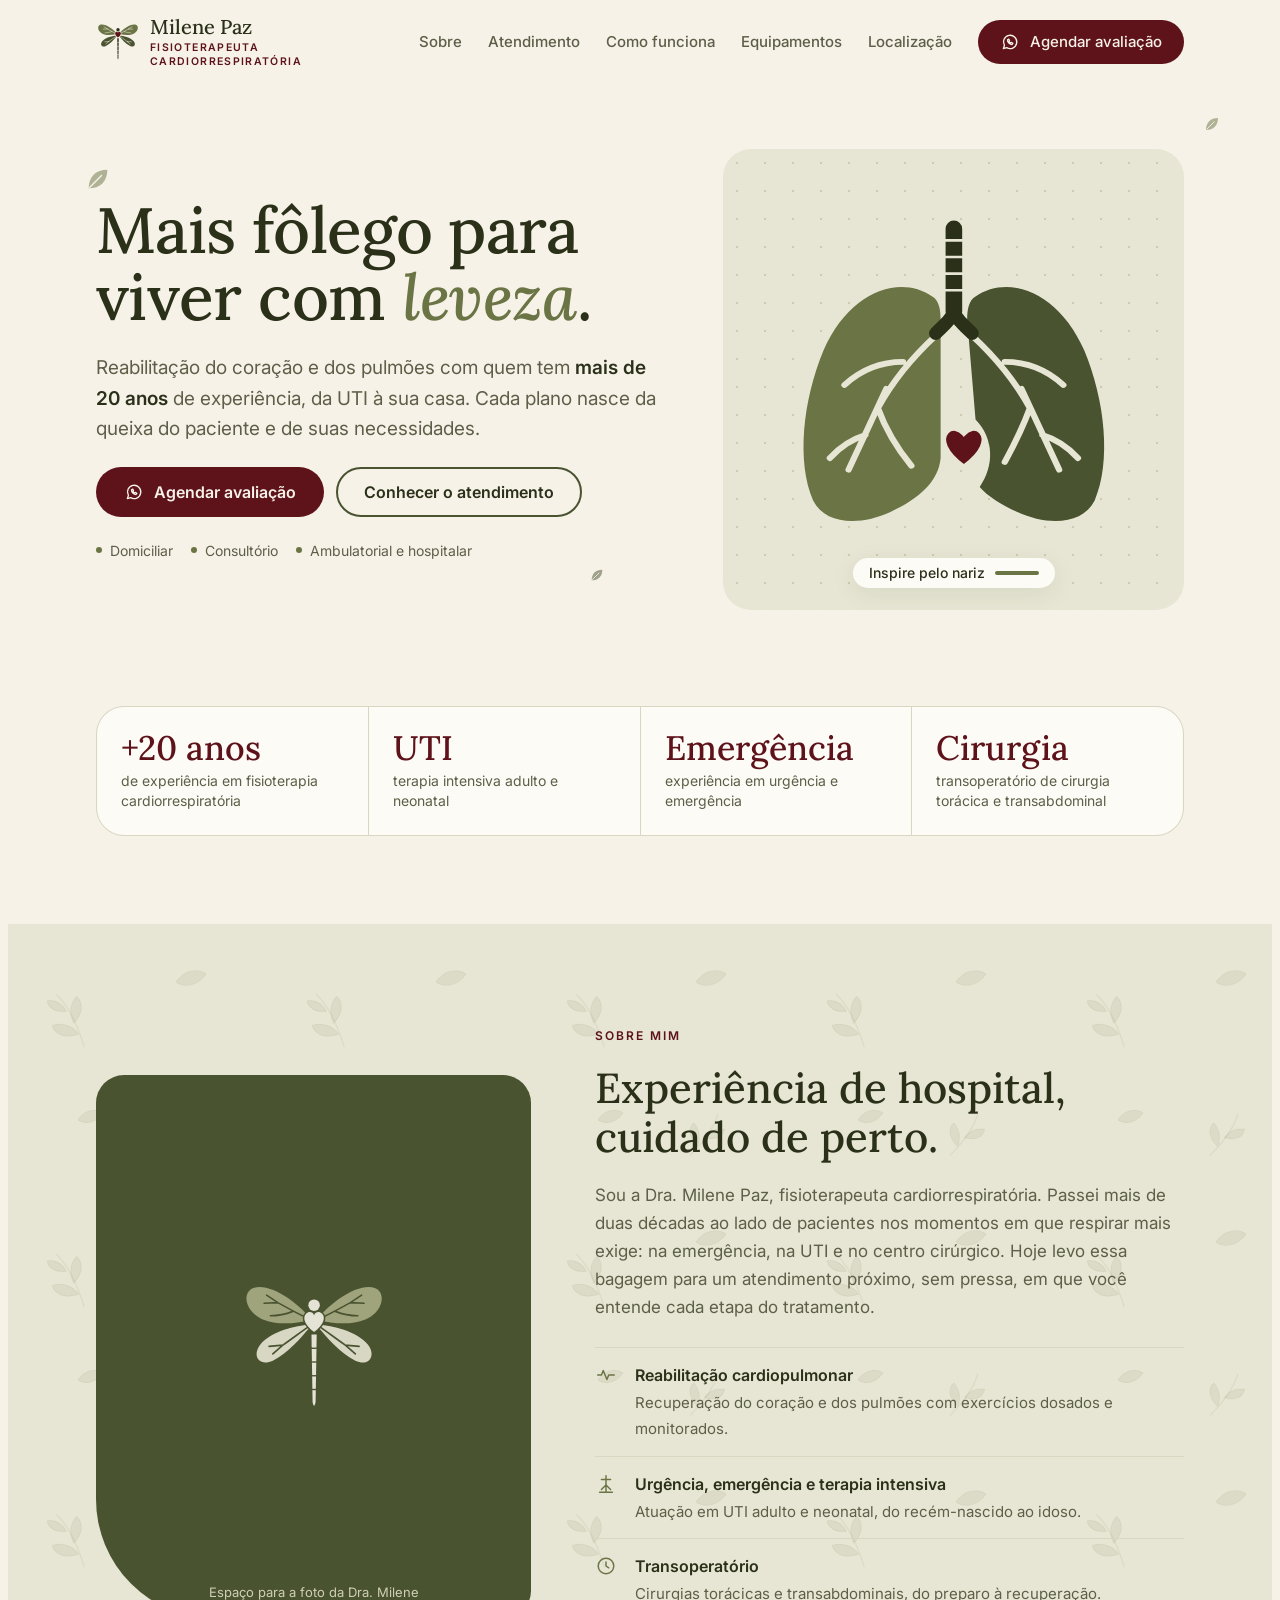
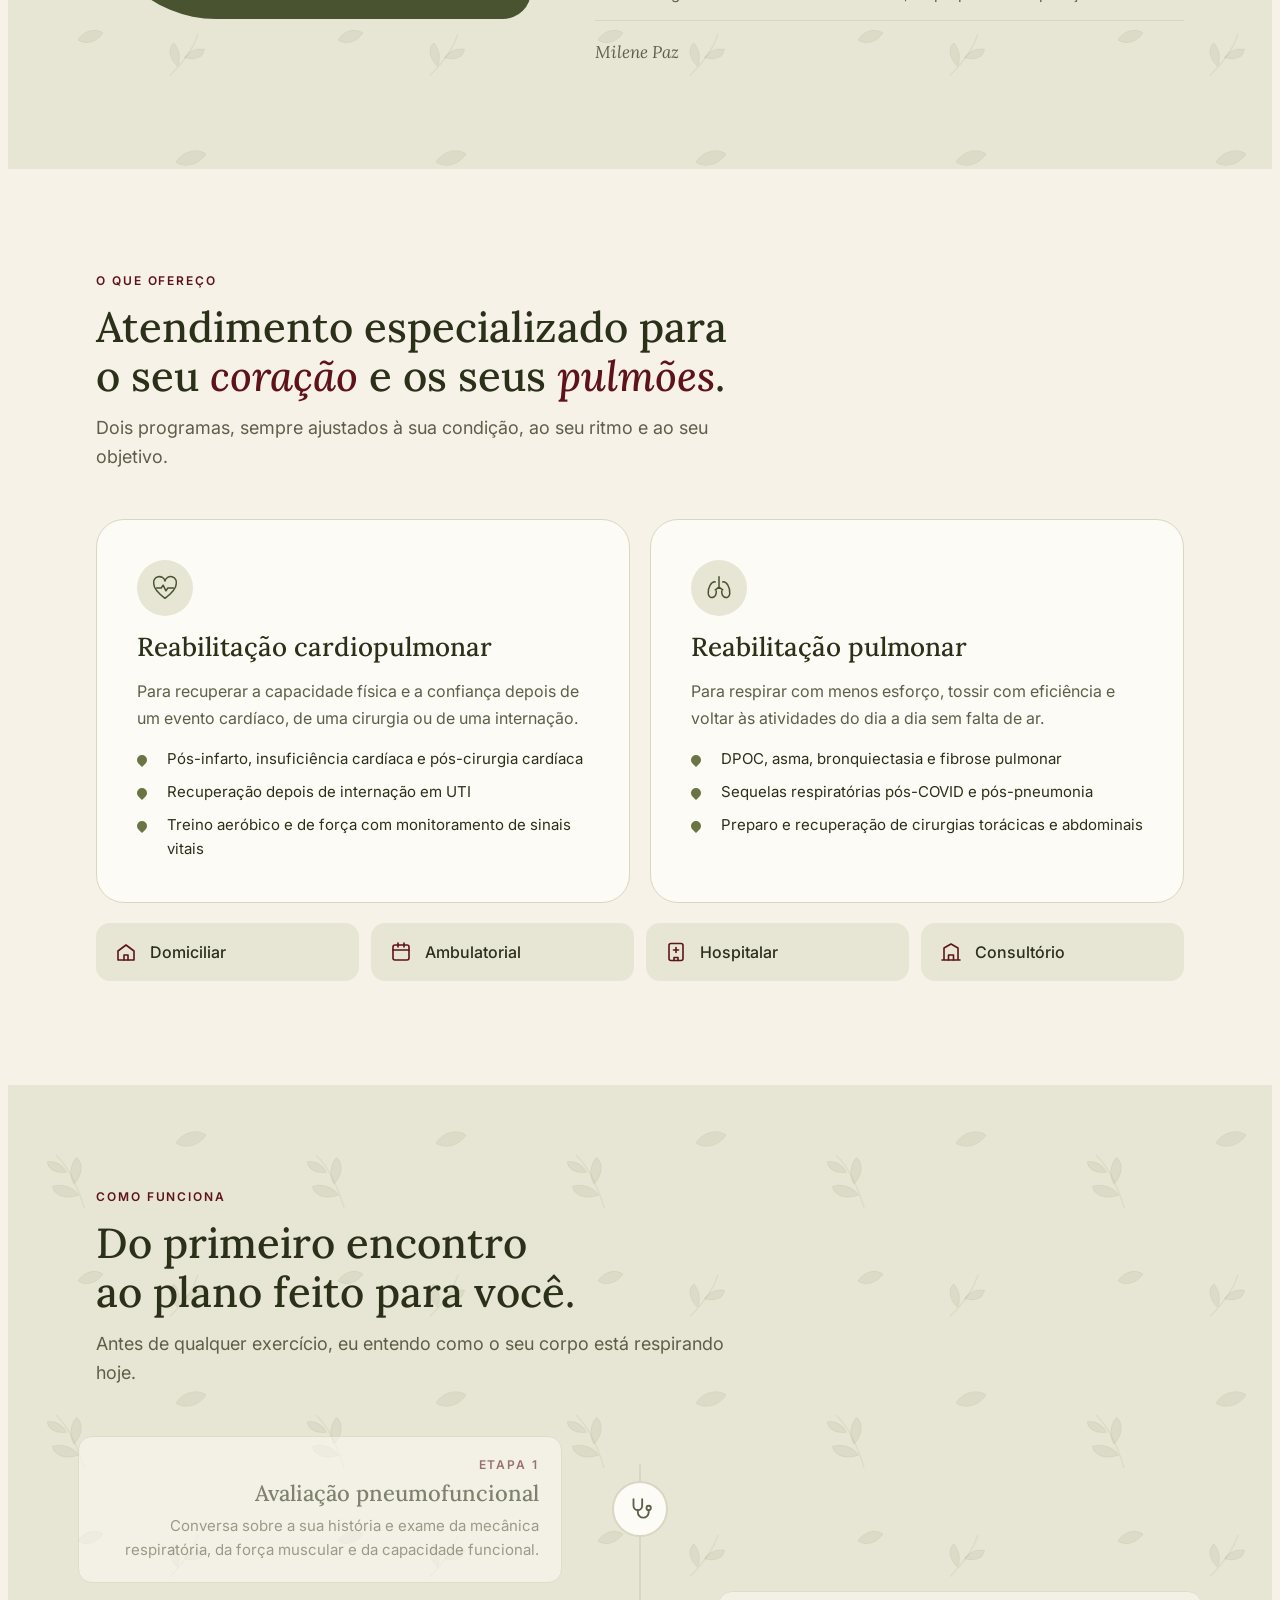
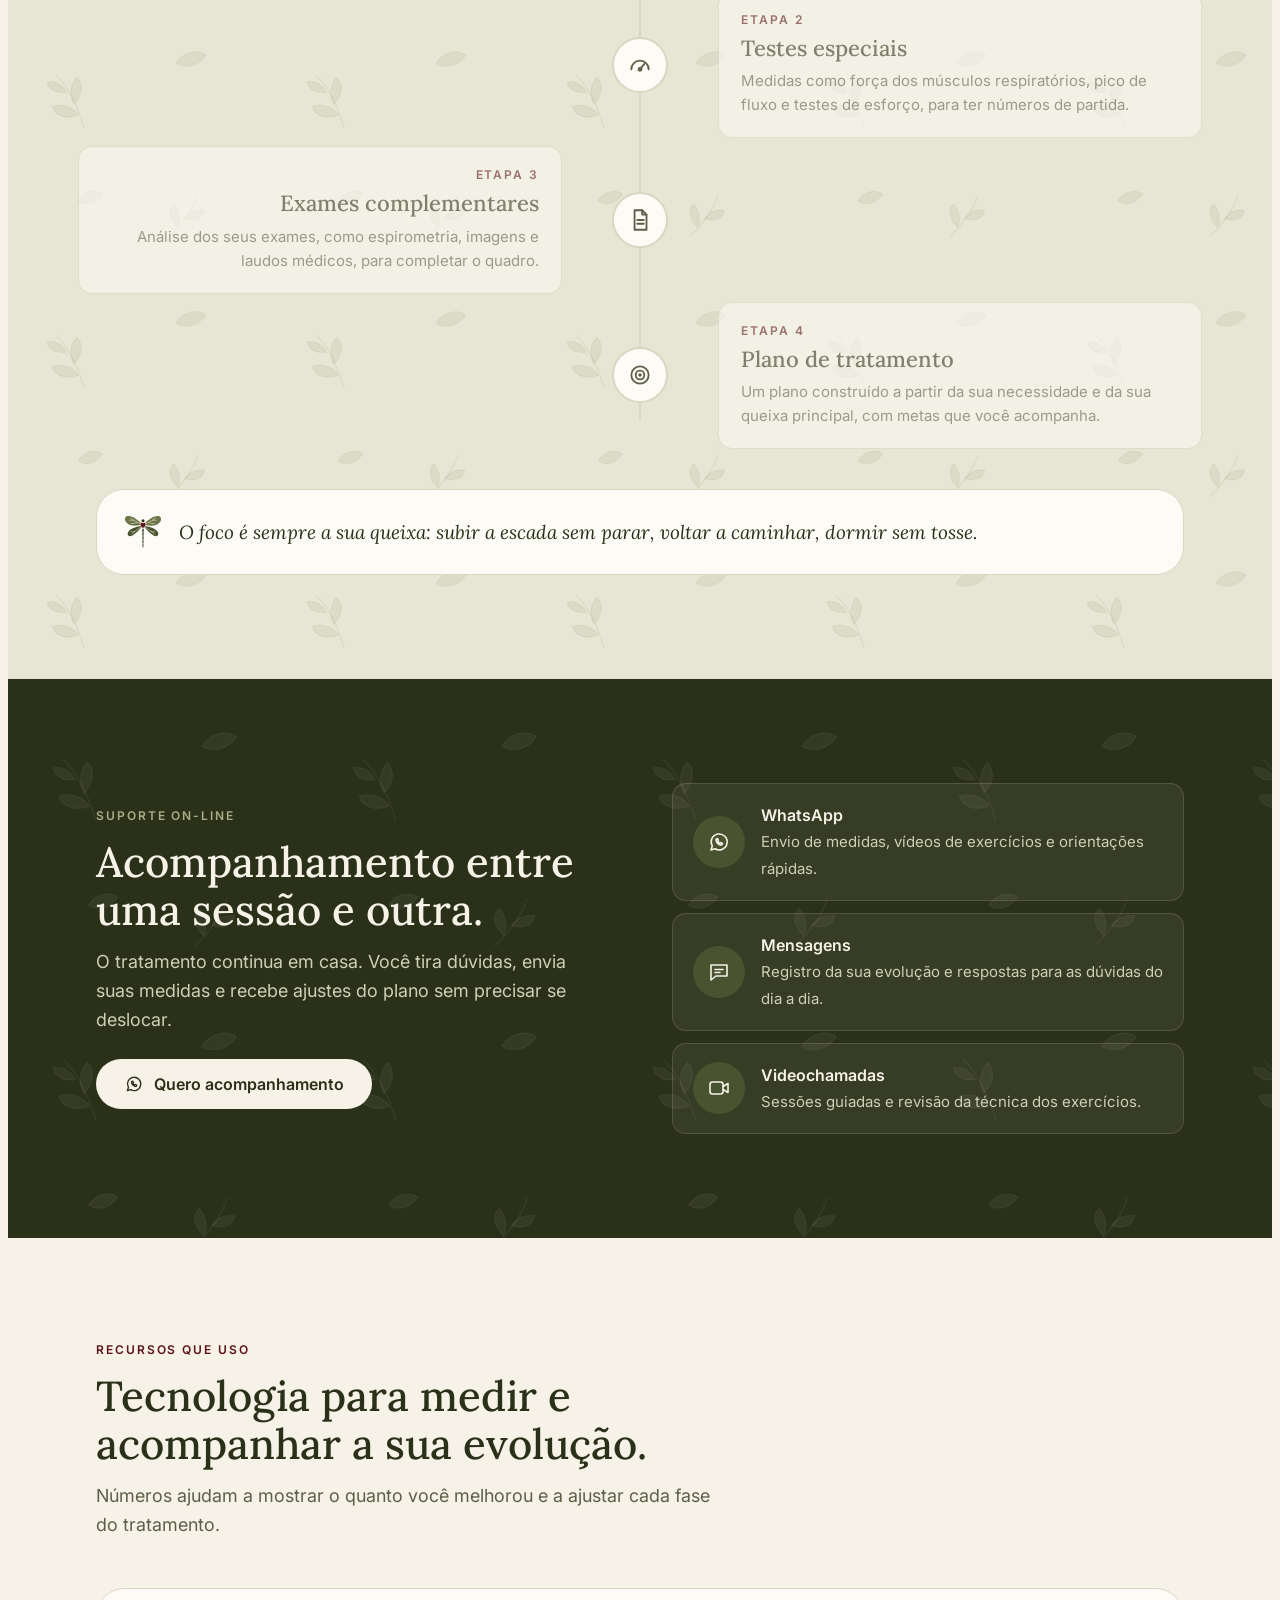
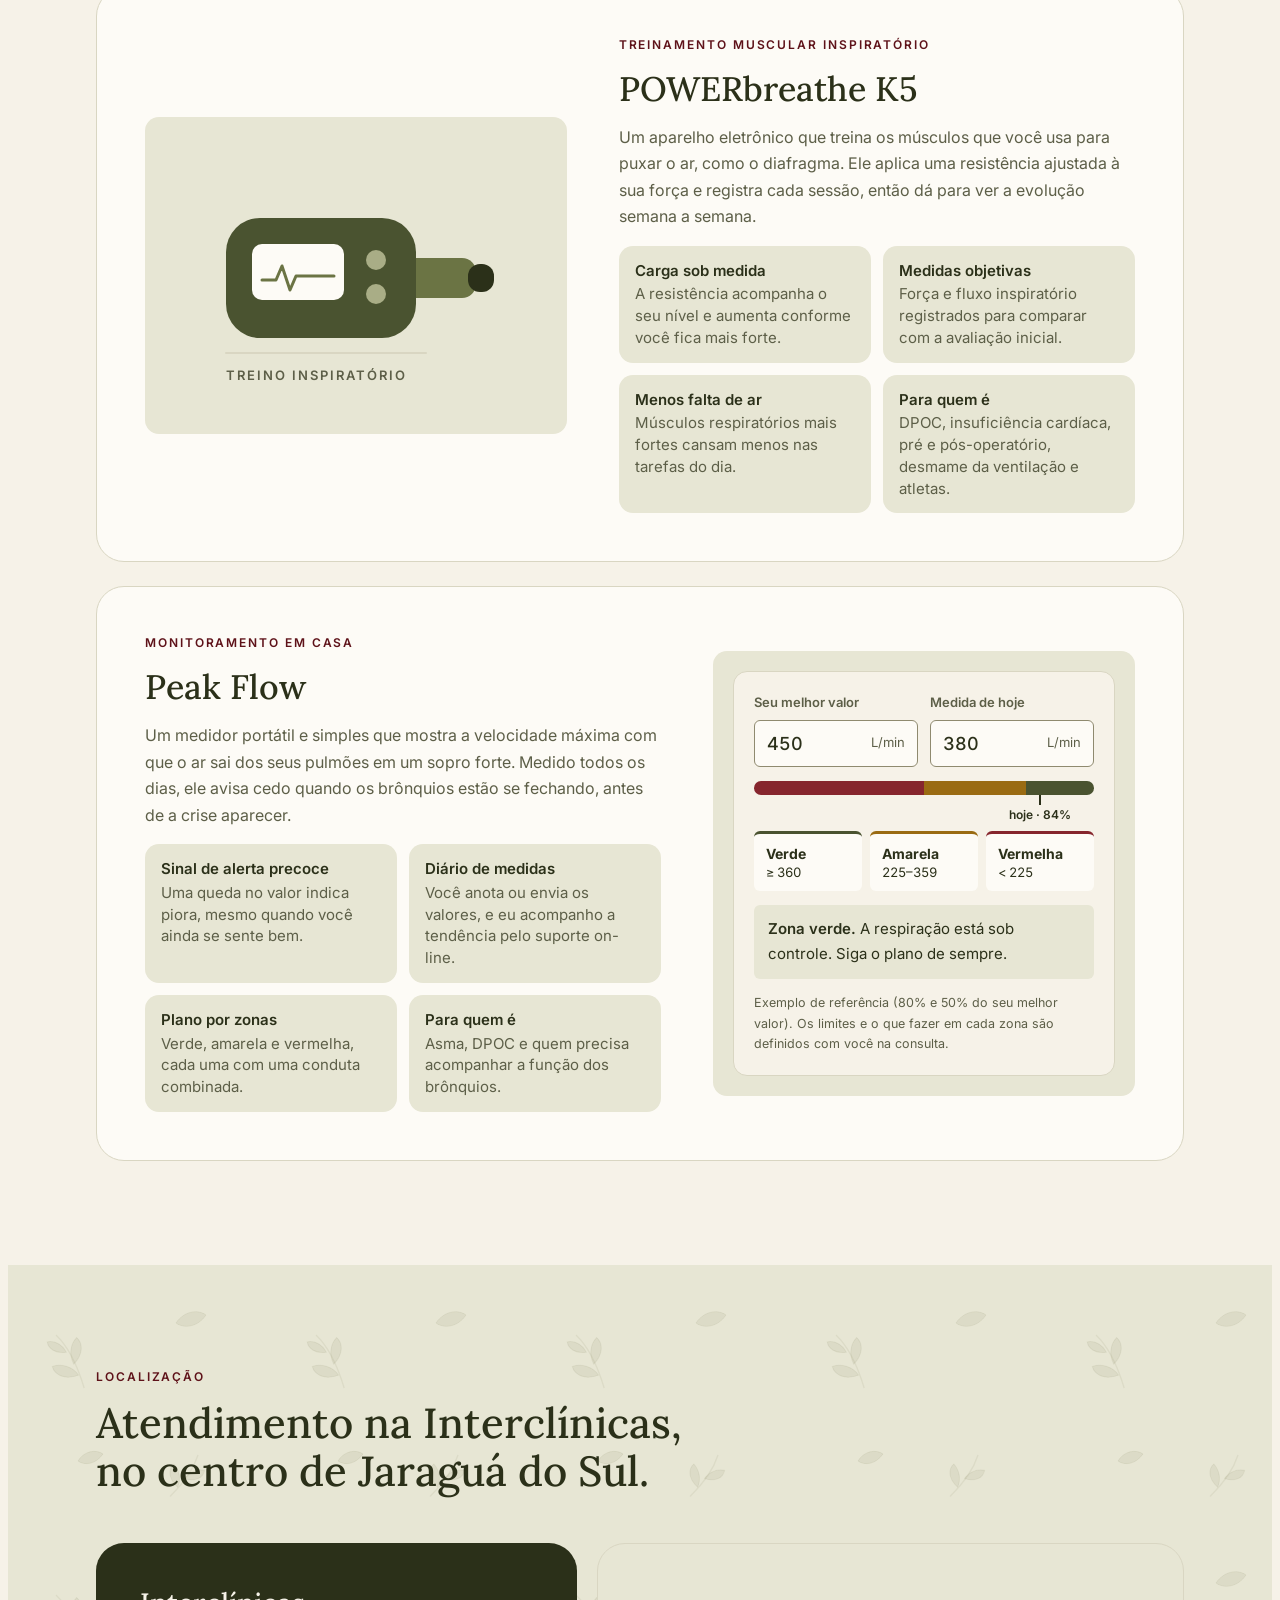
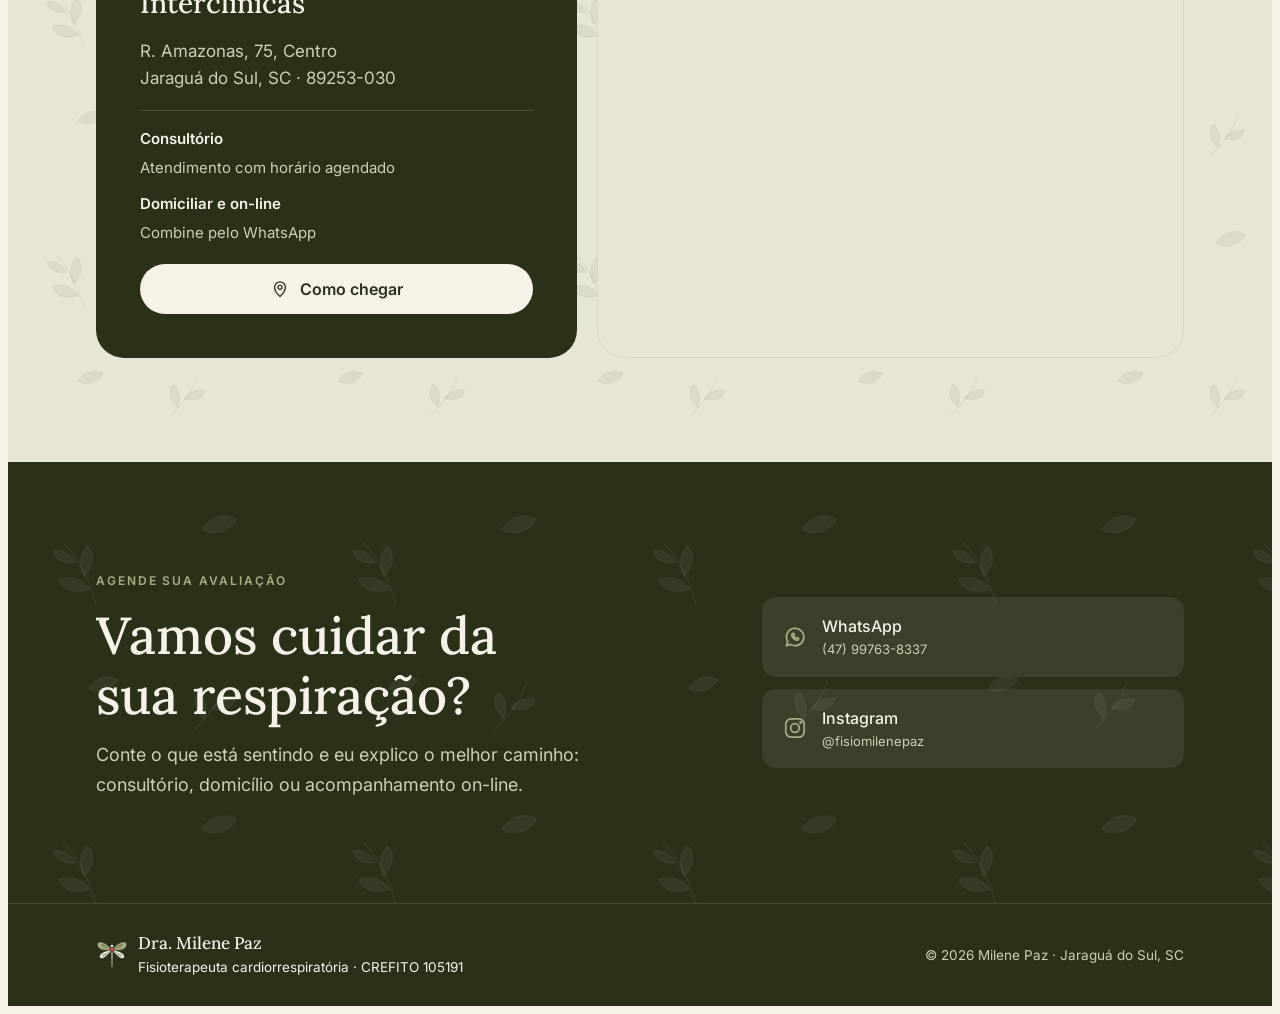
==== commit 1bb04276: "Como funciona em linha do tempo com libélula animada" ====
--- a/index.html
+++ b/index.html
@@ -176,12 +176,30 @@
         <h2>Do primeiro encontro ao plano feito para você.</h2>
         <p>Antes de qualquer exercício, eu entendo como o seu corpo está respirando hoje.</p>
       </div>
-      <ol class="steps">
-        <li class="step"><h3>Avaliação pneumofuncional</h3><p>Conversa sobre a sua história e exame da mecânica respiratória, da força muscular e da capacidade funcional.</p></li>
-        <li class="step"><h3>Testes especiais</h3><p>Medidas como força dos músculos respiratórios, pico de fluxo e testes de esforço, para ter números de partida.</p></li>
-        <li class="step"><h3>Exames complementares</h3><p>Análise dos seus exames, como espirometria, imagens e laudos médicos, para completar o quadro.</p></li>
-        <li class="step"><h3>Plano de tratamento</h3><p>Um plano construído a partir da sua necessidade e da sua queixa principal, com metas que você acompanha.</p></li>
-      </ol>
+      <div class="timeline" id="timeline">
+        <div class="tl-rail" aria-hidden="true">
+          <span class="tl-fill"></span>
+          <span class="tl-fly"><svg><use href="#libelula"/></svg></span>
+        </div>
+        <ol class="tl-list">
+          <li class="tl-item">
+            <span class="tl-node" aria-hidden="true"><svg viewBox="0 0 24 24" fill="none" stroke="currentColor" stroke-width="1.7" stroke-linecap="round" stroke-linejoin="round"><path d="M6 3v6a4 4 0 0 0 8 0V3"/><path d="M10 13v2a5 5 0 0 0 10 0v-2"/><circle cx="20" cy="11" r="2"/></svg></span>
+            <div class="tl-card"><span class="tl-step">Etapa 1</span><h3>Avaliação pneumofuncional</h3><p>Conversa sobre a sua história e exame da mecânica respiratória, da força muscular e da capacidade funcional.</p></div>
+          </li>
+          <li class="tl-item">
+            <span class="tl-node" aria-hidden="true"><svg viewBox="0 0 24 24" fill="none" stroke="currentColor" stroke-width="1.7" stroke-linecap="round" stroke-linejoin="round"><path d="M4 16a8 8 0 1 1 16 0"/><path d="M12 16l4-5"/><circle cx="12" cy="16" r="1.4"/></svg></span>
+            <div class="tl-card"><span class="tl-step">Etapa 2</span><h3>Testes especiais</h3><p>Medidas como força dos músculos respiratórios, pico de fluxo e testes de esforço, para ter números de partida.</p></div>
+          </li>
+          <li class="tl-item">
+            <span class="tl-node" aria-hidden="true"><svg viewBox="0 0 24 24" fill="none" stroke="currentColor" stroke-width="1.7" stroke-linecap="round" stroke-linejoin="round"><path d="M7 3h7l4 4v14H7z"/><path d="M14 3v4h4"/><path d="M9.5 12h6M9.5 15.5h6"/></svg></span>
+            <div class="tl-card"><span class="tl-step">Etapa 3</span><h3>Exames complementares</h3><p>Análise dos seus exames, como espirometria, imagens e laudos médicos, para completar o quadro.</p></div>
+          </li>
+          <li class="tl-item">
+            <span class="tl-node" aria-hidden="true"><svg viewBox="0 0 24 24" fill="none" stroke="currentColor" stroke-width="1.7" stroke-linecap="round" stroke-linejoin="round"><circle cx="12" cy="12" r="8"/><circle cx="12" cy="12" r="4"/><circle cx="12" cy="12" r=".8" fill="currentColor"/></svg></span>
+            <div class="tl-card"><span class="tl-step">Etapa 4</span><h3>Plano de tratamento</h3><p>Um plano construído a partir da sua necessidade e da sua queixa principal, com metas que você acompanha.</p></div>
+          </li>
+        </ol>
+      </div>
       <div class="focus-note">
         <svg aria-hidden="true"><use href="#libelula"/></svg>
         <p>O foco é sempre a sua queixa: subir a escada sem parar, voltar a caminhar, dormir sem tosse.</p>
--- a/css/style.css
+++ b/css/style.css
@@ -95,11 +95,12 @@
 .creds span::before{content:"";width:6px;height:6px;border-radius:50%;background:var(--brand)}
 .breath{position:relative;border-radius:var(--r-lg);background:var(--tint);aspect-ratio:1/1;max-width:100%;display:grid;place-items:center;overflow:hidden}
 .breath::after{content:"";position:absolute;inset:0;background-image:radial-gradient(var(--brand-soft) 1.2px,transparent 1.6px);background-size:28px 28px;opacity:.45;pointer-events:none}
-.breath svg{width:72%;height:auto;position:relative;z-index:1;margin-bottom:40px}
+.breath svg{width:72%;height:auto;position:relative;z-index:1;margin-bottom:40px;overflow:visible}
 .wings-l,.wings-r{transform-box:view-box;transition:transform 4s cubic-bezier(.45,0,.35,1)}
-.wings-l{transform-origin:92px 120px}.wings-r{transform-origin:108px 120px}
-.breath[data-phase="in"] .wings-l,.breath[data-phase="hold"] .wings-l{transform:scale(1.07,1.04)}
-.breath[data-phase="in"] .wings-r,.breath[data-phase="hold"] .wings-r{transform:scale(1.07,1.04)}
+.wings-l{transform-origin:92px 78px}.wings-r{transform-origin:108px 78px}
+.breath .wings-l,.breath .wings-r{transform:scale(.9,.92)}
+.breath[data-phase="in"] .wings-l,.breath[data-phase="hold"] .wings-l{transform:scale(1.26,1.16)}
+.breath[data-phase="in"] .wings-r,.breath[data-phase="hold"] .wings-r{transform:scale(1.26,1.16)}
 .breath[data-phase="out"] .wings-l,.breath[data-phase="out"] .wings-r{transition-duration:5s}
 .breath .vein{stroke:var(--tint)}
 .breath-cue{position:absolute;z-index:2;left:50%;bottom:22px;transform:translateX(-50%);display:flex;align-items:center;gap:10px;padding:8px 16px;border-radius:var(--pill);background:var(--surface);box-shadow:var(--shadow);font:500 14px/1 var(--sans);color:var(--ink);white-space:nowrap}
@@ -151,16 +152,51 @@
 @media (max-width:820px){.services{grid-template-columns:1fr}.places{grid-template-columns:1fr 1fr}}
 
 /* Como funciona */
-.steps{list-style:none;margin:0;padding:0;display:grid;grid-template-columns:repeat(4,1fr);gap:20px;counter-reset:s}
-.step{counter-increment:s;display:grid;gap:12px;align-content:start;padding-top:20px;border-top:2px solid var(--brand);min-width:0}
-.step::before{content:"Etapa " counter(s);font:600 12px/16px var(--sans);letter-spacing:.16em;text-transform:uppercase;color:var(--accent)}
-.step h3{font-size:22px}
-.step p{color:var(--muted);font-size:15px}
+/* Linha do tempo "Como funciona": a libélula voa pela linha conforme a rolagem
+   e cada etapa acende com um pulso de respiração quando ela chega */
+.timeline{--p:0;--node:56px;position:relative}
+.tl-rail{position:absolute;top:calc(var(--node) / 2);bottom:calc(var(--node) / 2);left:calc(var(--node) / 2 - 1px);width:2px;background:var(--hairline);border-radius:2px}
+.tl-fill{position:absolute;left:0;top:0;width:100%;height:calc(var(--p) * 100%);background:linear-gradient(var(--brand),var(--accent));border-radius:2px}
+.tl-fly{position:absolute;left:50%;top:calc(var(--p) * 100%);width:44px;height:44px;transform:translate(-50%,-50%) rotate(180deg);z-index:3;pointer-events:none;opacity:0;transition:opacity .3s}
+.tl-fly svg{width:100%;height:100%;display:block;animation:flutter .14s ease-in-out infinite alternate;transform-origin:50% 35%}
+.timeline.flying .tl-fly{opacity:1}
+@keyframes flutter{from{transform:scaleX(1)}to{transform:scaleX(.82)}}
+.tl-list{list-style:none;margin:0;padding:0;display:grid;gap:32px;position:relative}
+.tl-item{display:grid;grid-template-columns:var(--node) 1fr;gap:20px;align-items:start}
+.tl-node{position:relative;z-index:2;width:var(--node);height:var(--node);border-radius:50%;display:grid;place-items:center;background:var(--surface);border:2px solid var(--hairline);color:var(--muted);transition:background .5s,border-color .5s,color .5s,transform .5s cubic-bezier(.3,1.6,.5,1)}
+.tl-node svg{width:26px;height:26px}
+.tl-node::after{content:"";position:absolute;inset:-2px;border-radius:50%;border:2px solid var(--accent);opacity:0;pointer-events:none}
+.tl-card{min-width:0;background:var(--surface);border:1px solid var(--hairline);border-radius:var(--r-md);padding:20px 22px;display:grid;gap:8px;transition:opacity .6s,transform .7s cubic-bezier(.2,.7,.2,1),box-shadow .6s,border-color .6s}
+.tl-step{font:600 12px/16px var(--sans);letter-spacing:.16em;text-transform:uppercase;color:var(--accent)}
+.tl-card h3{font-size:22px}
+.tl-card p{color:var(--muted);font-size:15px;line-height:1.6}
+/* estado "a caminho" (só com o script ativo; sem ele tudo fica aceso e legível) */
+.timeline.js .tl-item:not(.on) .tl-card{opacity:.55;transform:translateY(10px)}
+.tl-item.on .tl-node{background:var(--accent);border-color:var(--accent);color:var(--cta-fg);transform:scale(1.06)}
+.tl-item.on .tl-node::after{animation:breathe-ring 1.6s ease-out 1}
+.tl-item.on .tl-card{box-shadow:var(--shadow);border-color:color-mix(in srgb,var(--accent) 22%,var(--hairline))}
+@keyframes breathe-ring{0%{opacity:.7;transform:scale(1)}100%{opacity:0;transform:scale(1.9)}}
+@media (min-width:900px){
+  .tl-rail{left:calc(50% - 1px)}
+  .tl-list{gap:8px}
+  .tl-item{grid-template-columns:1fr var(--node) 1fr;gap:32px;align-items:center}
+  .tl-item .tl-node{grid-column:2;grid-row:1}
+  .tl-item:nth-child(odd) .tl-card{grid-column:1;grid-row:1;text-align:right}
+  .tl-item:nth-child(even) .tl-card{grid-column:3;grid-row:1}
+  .timeline.js .tl-item:nth-child(odd):not(.on) .tl-card{transform:translateX(-18px)}
+  .timeline.js .tl-item:nth-child(even):not(.on) .tl-card{transform:translateX(18px)}
+}
+@media (max-width:600px){
+  .timeline{--node:48px}
+  .tl-node svg{width:22px;height:22px}
+  .tl-item{gap:16px}
+  .tl-card{padding:16px 18px}
+  .tl-card h3{font-size:20px}
+  .tl-fly{width:38px;height:38px}
+}
 .focus-note{margin-top:40px;padding:22px 26px;border-radius:var(--r-lg);background:var(--surface);border:1px solid var(--hairline);display:flex;gap:16px;align-items:center}
 .focus-note svg{width:40px;height:40px;flex:none}
 .focus-note p{font:italic 400 19px/1.5 var(--serif)}
-@media (max-width:920px){.steps{grid-template-columns:1fr 1fr}}
-@media (max-width:520px){.steps{grid-template-columns:1fr}}
 
 /* On-line */
 .online{display:grid;grid-template-columns:1fr 1fr;gap:clamp(32px,5vw,64px);align-items:center}
@@ -318,8 +354,6 @@
   .places{gap:8px;margin-top:16px}
   .place{padding:14px 12px;gap:10px;font-size:15px}
   .place svg{width:20px;height:20px}
-  .steps{gap:24px}
-  .step h3{font-size:20px}
   .focus-note{padding:16px 20px;margin-top:32px;border-radius:var(--r-md)}
   .focus-note svg{width:32px;height:32px}
   .focus-note p{font-size:17px}
@@ -348,6 +382,9 @@
   .zones-row{grid-template-columns:1fr}
 }
 @media (prefers-reduced-motion:reduce){
+  .tl-fly{display:none}
+  .tl-node,.tl-card{transition:none}
+  .tl-item.on .tl-node::after{animation:none}
     html{scroll-behavior:auto}
   .rise{animation:none}
   .wings-l,.wings-r{transition:none!important;transform:none!important}
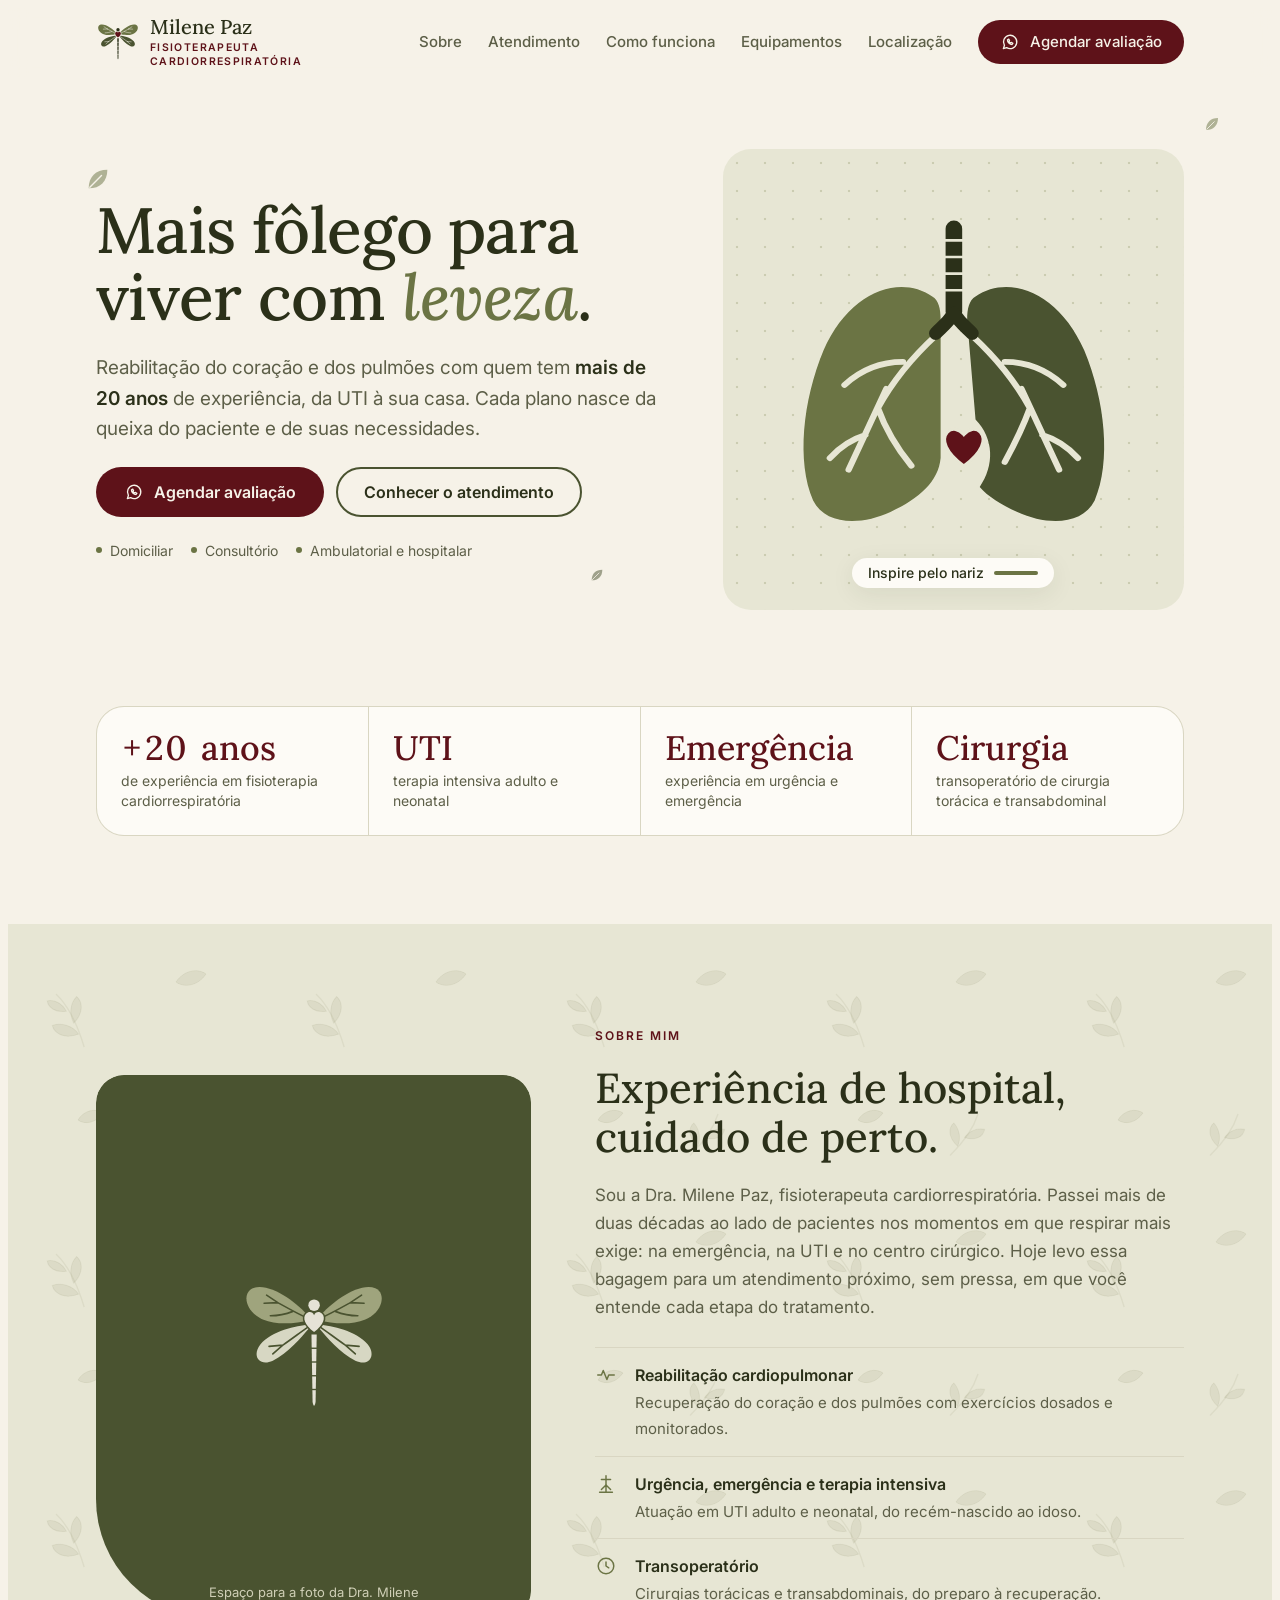
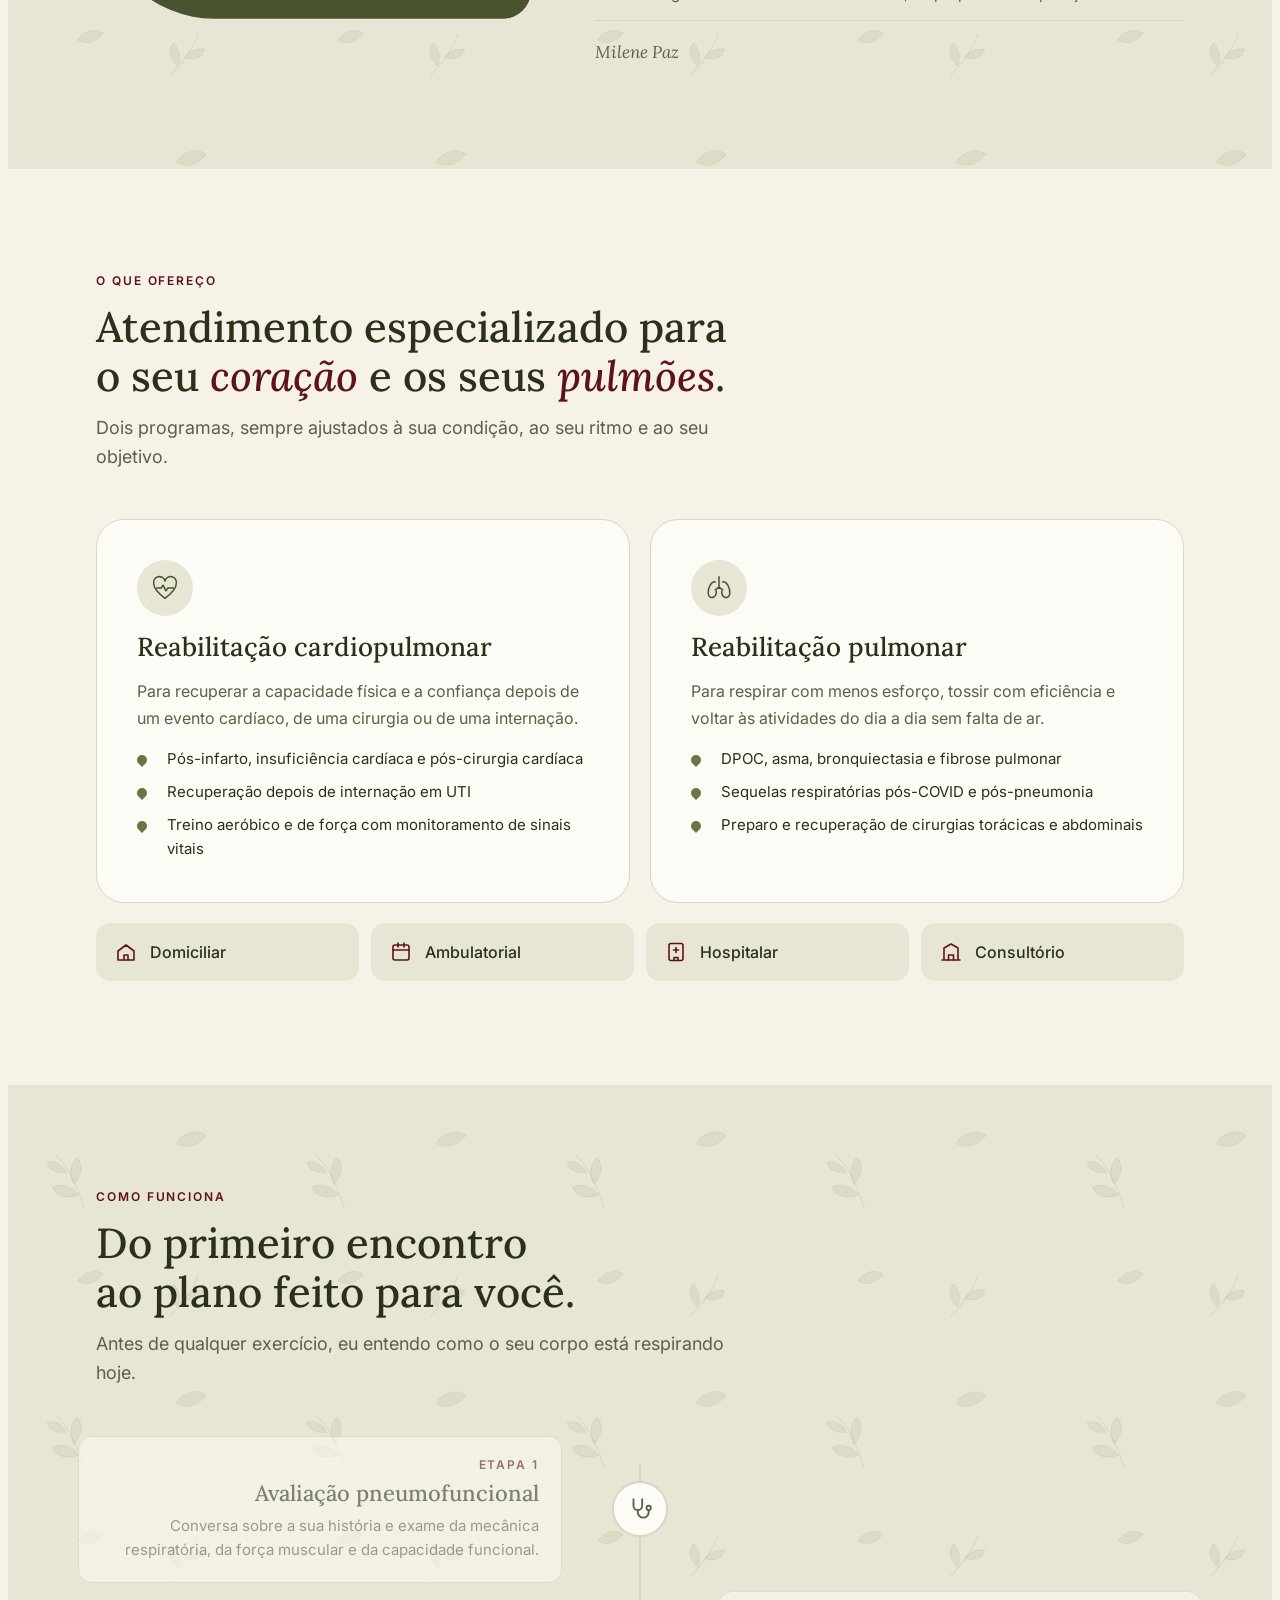
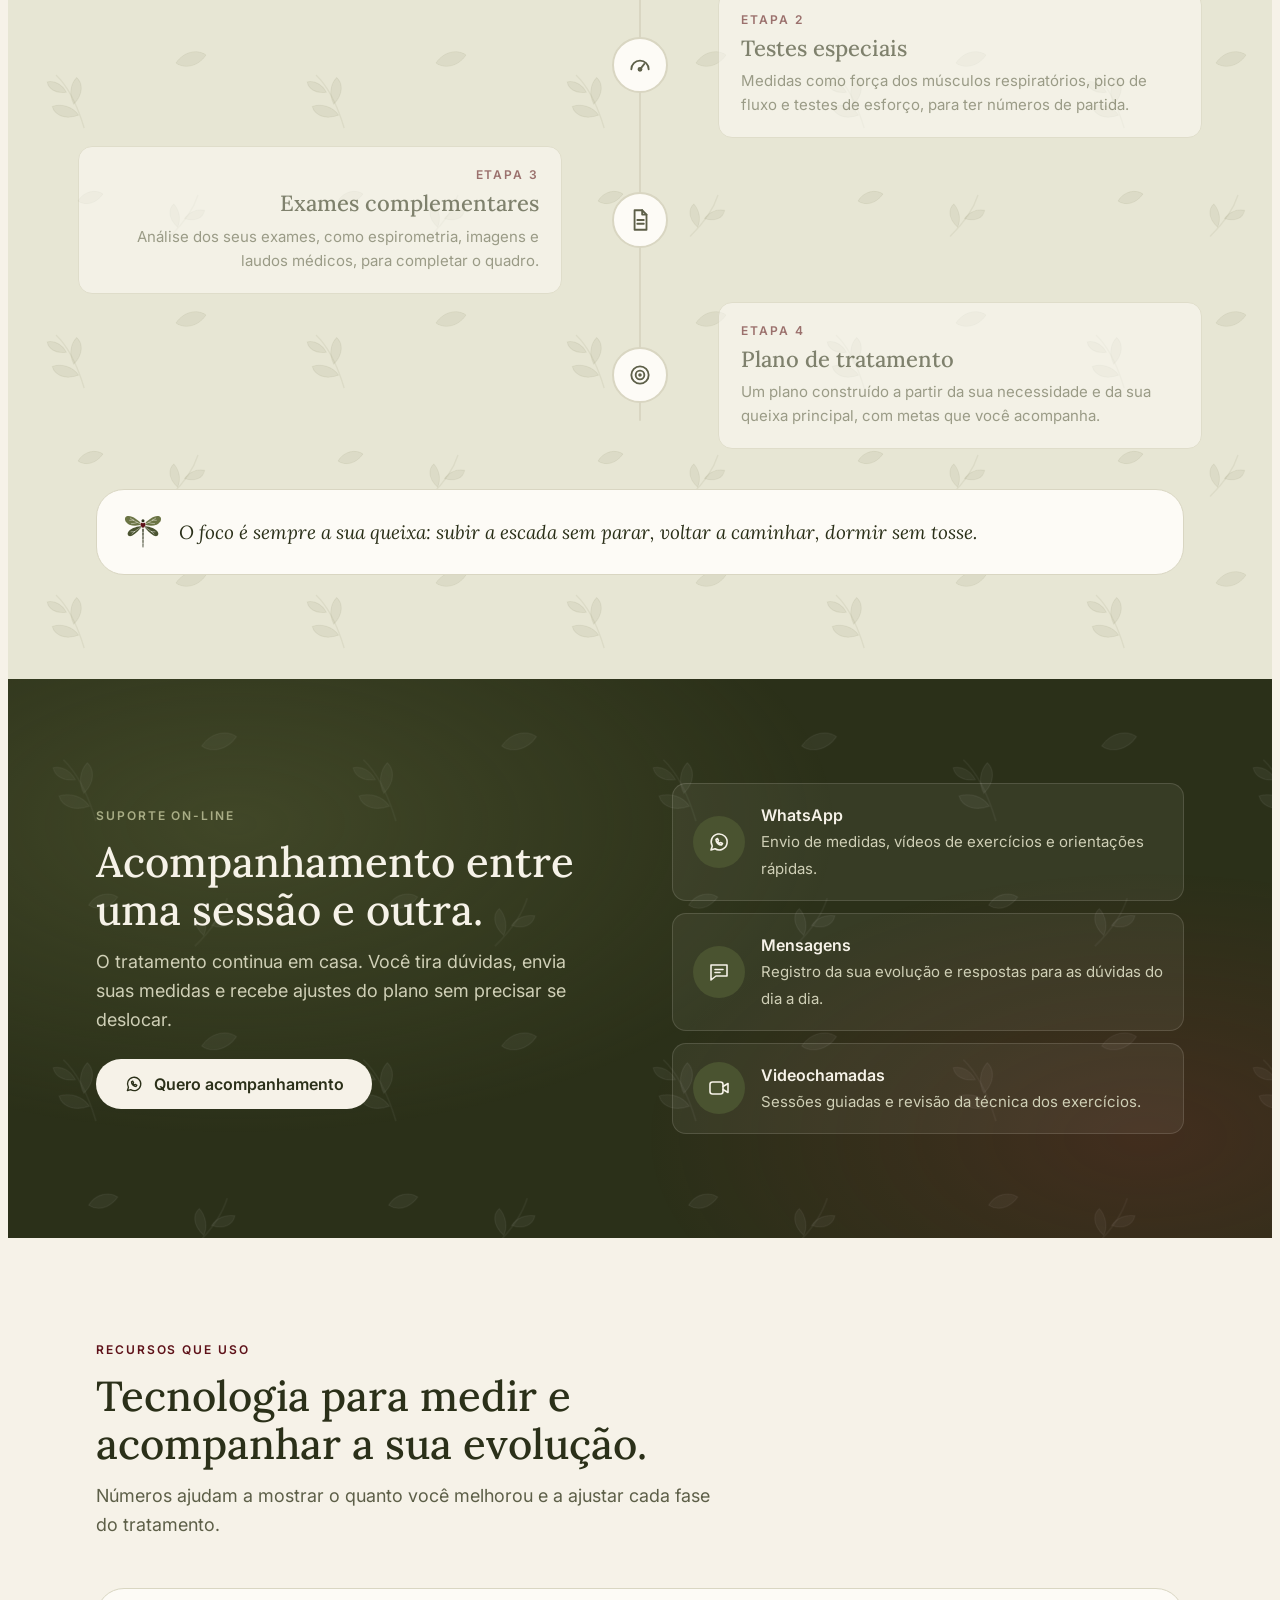
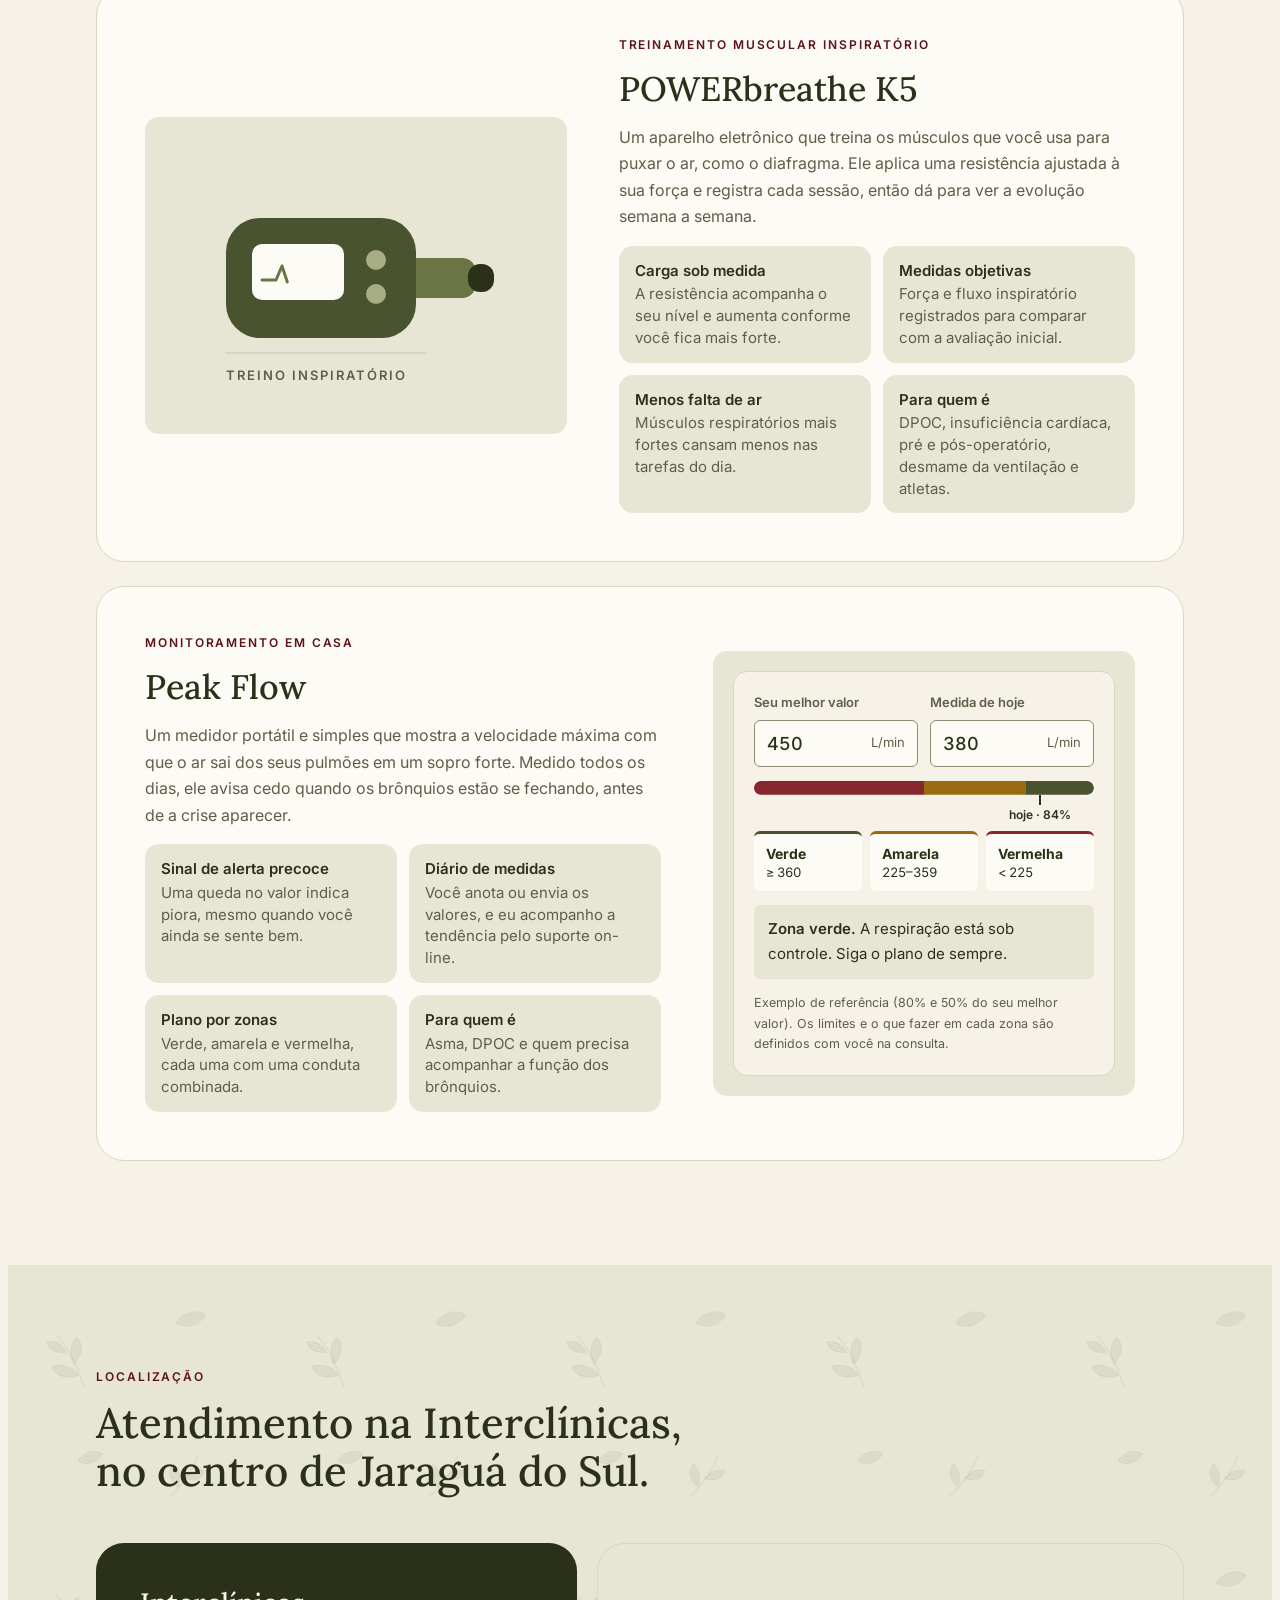
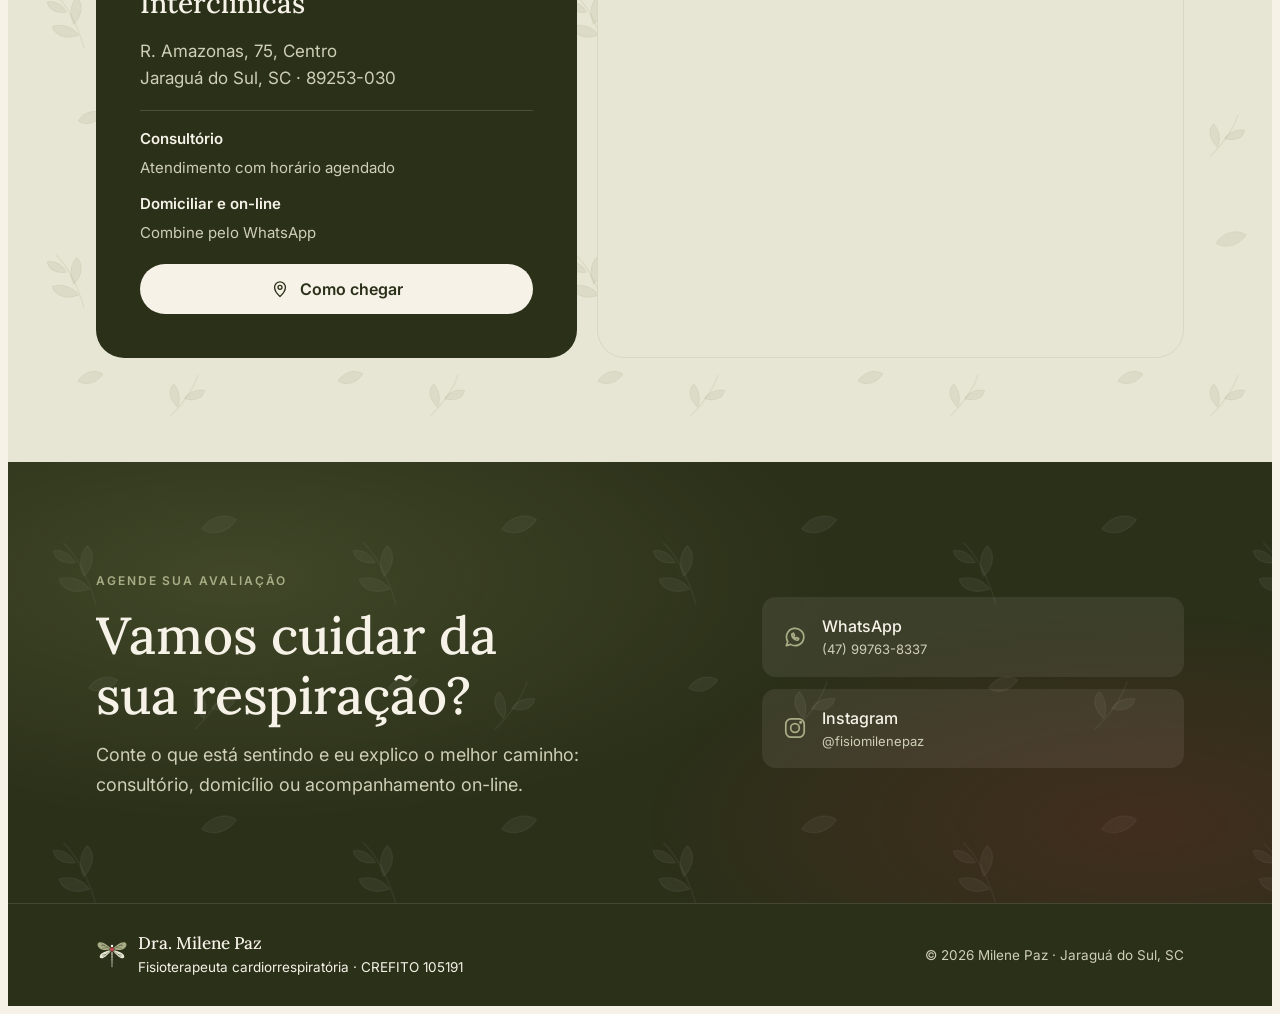
==== commit fc8dc69c: "Animações em todas as seções" ====
--- a/index.html
+++ b/index.html
@@ -5,6 +5,14 @@
 <meta name="color-scheme" content="light only">
 <meta name="viewport" content="width=device-width, initial-scale=1, viewport-fit=cover">
 <title>Dra. Milene Paz</title>
+<script>
+  /* liga as animações antes da primeira pintura; se o script principal falhar, desliga em 2,5 s */
+  (function (d) {
+    if (window.matchMedia && matchMedia("(prefers-reduced-motion: reduce)").matches) return;
+    d.classList.add("motion");
+    setTimeout(function () { var t = d.querySelector(".hero h1"); if (t && !t.dataset.split) d.classList.remove("motion"); }, 2500);
+  })(document.documentElement);
+</script>
 <meta name="description" content="Dra. Milene Paz, fisioterapeuta cardiorrespiratória em Jaraguá do Sul. Reabilitação cardiopulmonar e pulmonar com mais de 20 anos de experiência. Atendimento domiciliar, ambulatorial, hospitalar, em consultório e on-line.">
 <link rel="icon" href="data:image/svg+xml,%3Csvg xmlns='http://www.w3.org/2000/svg' viewBox='0 0 120 120'%3E%3Cpath d='M56,36 C46,24 24,8 11,13 C2,17 5,32 19,38 C31,43 46,41 56,38.5 Z M64,36 C74,24 96,8 109,13 C118,17 115,32 101,38 C89,43 74,41 64,38.5 Z' fill='%236b7444'/%3E%3Cpath d='M56,42 C46,43 26,47 17,58 C10,67 16,76 27,71 C39,65 50,52 56,45 Z M64,42 C74,43 94,47 103,58 C110,67 104,76 93,71 C81,65 70,52 64,45 Z' fill='%234a5330'/%3E%3Cpath d='M57.9,50 L62.1,50 L61.2,104 Q60,110 58.8,104 Z' fill='%232b3019'/%3E%3Ccircle cx='60' cy='26.5' r='4.6' fill='%232b3019'/%3E%3Cpath d='M60,48 C52.5,42.5 50.5,36.5 53.6,33.4 C56,31 59,32 60,34.6 C61,32 64,31 66.4,33.4 C69.5,36.5 67.5,42.5 60,48 Z' fill='%235e1219'/%3E%3C/svg%3E">
 <link rel="preconnect" href="https://fonts.googleapis.com">
@@ -46,6 +54,7 @@
 </svg>
 
 <header class="top" id="top">
+  <span class="read-progress" id="readProgress" aria-hidden="true"></span>
   <div class="wrap">
     <a class="brand" href="#inicio" aria-label="Dra. Milene Paz, início">
       <svg aria-hidden="true"><use href="#libelula"/></svg>
@@ -70,9 +79,9 @@
     <span class="leaf l1" aria-hidden="true"><svg viewBox="0 0 24 24" aria-hidden="true"><path d="M4 20C4 10 10 4 20 4c0 10-6 16-16 16z" fill="currentColor"/><path d="M5 19L15 9" stroke="#f6f2e8" stroke-width="1.2" stroke-linecap="round"/></svg></span><span class="leaf l2" aria-hidden="true"><svg viewBox="0 0 24 24" aria-hidden="true"><path d="M4 20C4 10 10 4 20 4c0 10-6 16-16 16z" fill="currentColor"/><path d="M5 19L15 9" stroke="#f6f2e8" stroke-width="1.2" stroke-linecap="round"/></svg></span><span class="leaf l3" aria-hidden="true"><svg viewBox="0 0 24 24" aria-hidden="true"><path d="M4 20C4 10 10 4 20 4c0 10-6 16-16 16z" fill="currentColor"/><path d="M5 19L15 9" stroke="#f6f2e8" stroke-width="1.2" stroke-linecap="round"/></svg></span>
     <div class="wrap">
       <div class="hero-text">
-        <h1 class="rise d2">Mais fôlego para viver com <em>leveza</em>.</h1>
-        <p class="lead rise d3">Reabilitação do coração e dos pulmões com quem tem <strong>mais de 20 anos</strong> de experiência, da UTI à sua casa. Cada plano nasce da queixa do paciente e de suas necessidades.</p>
-        <div class="actions rise d3">
+        <h1>Mais fôlego para viver com <em>leveza</em>.</h1>
+        <p class="lead">Reabilitação do coração e dos pulmões com quem tem <strong>mais de 20 anos</strong> de experiência, da UTI à sua casa. Cada plano nasce da queixa do paciente e de suas necessidades.</p>
+        <div class="actions">
           <a class="btn btn-cta js-wa" href="#contato"><svg aria-hidden="true"><use href="#i-wa"/></svg>Agendar avaliação</a>
           <a class="btn btn-line" href="#atendimento">Conhecer o atendimento</a>
         </div>
--- a/css/style.css
+++ b/css/style.css
@@ -381,7 +381,135 @@
 @media (max-width:370px){
   .zones-row{grid-template-columns:1fr}
 }
+
+/* =====================================================================
+   MOVIMENTO — um só sistema, no ritmo da respiração
+   Curvas: --ease-out (chegada suave) e --ease-breath (entra e sai devagar).
+   Tudo só acontece com o script ativo (classe .motion no <html>) e some
+   para quem pede menos movimento no aparelho.
+   ===================================================================== */
+:root{--ease-out:cubic-bezier(.16,1,.3,1);--ease-breath:cubic-bezier(.45,0,.25,1)}
+
+/* Barra de progresso de leitura, na base do header */
+.read-progress{position:absolute;left:0;right:0;bottom:-1px;height:2px;transform-origin:0 50%;transform:scaleX(var(--read,0));background:linear-gradient(90deg,var(--brand),var(--accent));pointer-events:none}
+
+/* --- Abertura: título sobe palavra por palavra, de trás de uma máscara --- */
+.hero h1 .w{display:inline-block;overflow:hidden;vertical-align:top;padding-bottom:.14em;margin-bottom:-.14em}
+.hero h1 .w > span{display:inline-block}
+.motion .hero h1:not([data-split]){visibility:hidden}
+.motion .hero h1 .w > span{animation:word-up 1.1s var(--ease-out) both;animation-delay:calc(120ms + var(--i) * 70ms)}
+@keyframes word-up{from{transform:translateY(108%) rotate(4deg)}to{transform:none}}
+.motion .hero .lead{animation:fade-up .9s var(--ease-out) .55s both}
+.motion .hero .actions .btn{animation:fade-up .9s var(--ease-out) both}
+.motion .hero .actions .btn:nth-child(1){animation-delay:.7s}
+.motion .hero .actions .btn:nth-child(2){animation-delay:.8s}
+.motion .hero .creds span{animation:fade-up .8s var(--ease-out) both}
+.motion .hero .creds span:nth-child(1){animation-delay:.9s}
+.motion .hero .creds span:nth-child(2){animation-delay:.98s}
+.motion .hero .creds span:nth-child(3){animation-delay:1.06s}
+.motion .hero .breath{animation:bloom 1.4s var(--ease-out) .35s both}
+@keyframes fade-up{from{opacity:0;transform:translateY(18px)}to{opacity:1;transform:none}}
+@keyframes bloom{from{opacity:0;transform:scale(.94);filter:blur(6px)}to{opacity:1;transform:none;filter:none}}
+
+/* Brilho que atravessa o botão principal */
+.btn-cta{position:relative;overflow:hidden;isolation:isolate}
+.btn-cta::after{content:"";position:absolute;inset:-2px;z-index:-1;background:linear-gradient(105deg,transparent 35%,rgba(255,255,255,.28) 50%,transparent 65%);transform:translateX(-120%);pointer-events:none}
+.btn-cta:hover::after{transition:transform .9s var(--ease-out);transform:translateX(120%)}
+.motion .hero .btn-cta::after{animation:shine 1.4s var(--ease-out) 1.6s 1}
+@keyframes shine{to{transform:translateX(120%)}}
+
+/* --- Revelação ao rolar (o script marca só o que está abaixo da tela) --- */
+[data-reveal]{transition:opacity .9s var(--ease-out),transform 1s var(--ease-out),clip-path 1.1s var(--ease-out),letter-spacing 1.1s var(--ease-out),filter .9s var(--ease-out);transition-delay:var(--d,0ms)}
+.pre[data-reveal="up"]{opacity:0;transform:translateY(32px)}
+.pre[data-reveal="left"]{opacity:0;transform:translateX(-36px)}
+.pre[data-reveal="right"]{opacity:0;transform:translateX(36px)}
+.pre[data-reveal="scale"]{opacity:0;transform:scale(.86)}
+.pre[data-reveal="blur"]{opacity:0;filter:blur(8px);transform:translateY(16px)}
+.pre[data-reveal="mask"]{clip-path:inset(0 -10% 100% -10%);transform:translateY(28px)}
+[data-reveal="mask"]{clip-path:inset(-10% -10% -25% -10%)}
+.pre[data-reveal="track"]{opacity:0;letter-spacing:.6em}
+.pre[data-reveal="curtain"]{clip-path:inset(100% 0 0 0 round var(--r-lg))}
+[data-reveal="curtain"]{clip-path:inset(0 0 0 0 round var(--r-lg))}
+.pre[data-reveal="write"]{clip-path:inset(0 100% 0 0)}
+[data-reveal="write"]{clip-path:inset(0 -5% 0 0);transition-duration:1.8s}
+
+/* Ícones que se desenham */
+.draw [pathLength]{stroke-dasharray:1;stroke-dashoffset:0;transition:stroke-dashoffset 1.4s var(--ease-out) var(--d,0ms)}
+.pre .draw [pathLength],.draw.pre [pathLength]{stroke-dashoffset:1}
+
+/* Números que contam */
+.stat strong{font-variant-numeric:tabular-nums}
+
+/* Retrato: cortina sobe e a libélula pousa devagar */
+.portrait svg{transition:transform 1.6s var(--ease-out) .2s}
+.portrait.pre svg{transform:scale(1.25) translateY(10px)}
+.motion .portrait svg{animation:hover-fly 6s var(--ease-breath) 2s infinite}
+@keyframes hover-fly{0%,100%{translate:0 0}50%{translate:0 -8px}}
+
+/* Ícones vivos: coração que bate e pulmões que respiram */
+.motion .service:nth-child(1) .ico svg{animation:heartbeat 2.4s ease-in-out infinite;transform-origin:50% 55%}
+.motion .service:nth-child(2) .ico svg{animation:inhale 5s var(--ease-breath) infinite;transform-origin:50% 30%}
+@keyframes heartbeat{0%,40%,100%{scale:1}10%{scale:1.14}20%{scale:.98}28%{scale:1.08}}
+@keyframes inhale{0%,100%{scale:.94}45%,55%{scale:1.08}}
+
+/* Cartões com profundidade ao passar o mouse (computador) */
+.tilt{transform-style:preserve-3d;transition:transform .5s var(--ease-out),box-shadow .5s var(--ease-out)}
+.tilt.is-tilting{transition:transform .12s linear,box-shadow .3s}
+.tilt.is-tilting{box-shadow:0 18px 40px rgba(43,48,25,.12)}
+
+/* Faixas escuras: brilho que se move devagar, como ar circulando */
+.band.deep{position:relative;overflow:hidden}
+.band.deep > .wrap{position:relative;z-index:1}
+.band.deep::before{content:"";position:absolute;inset:-30%;z-index:0;pointer-events:none;
+  background:radial-gradient(closest-side at 30% 35%,rgba(107,116,68,.38),transparent),radial-gradient(closest-side at 75% 70%,rgba(134,38,45,.28),transparent);
+  opacity:.9}
+.motion .band.deep::before{animation:aurora 22s var(--ease-breath) infinite alternate}
+@keyframes aurora{0%{transform:translate(-6%,-4%) rotate(0deg)}50%{transform:translate(5%,3%) rotate(8deg)}100%{transform:translate(-2%,6%) rotate(-6deg)}}
+
+/* Canais on-line: anel que pulsa como notificação */
+.channel .ci{position:relative}
+.channel .ci::after{content:"";position:absolute;inset:0;border-radius:50%;border:1.5px solid var(--brand-soft);opacity:0}
+.motion .channel:not(.pre) .ci::after{animation:ping 3.2s ease-out infinite;animation-delay:var(--d,0ms)}
+@keyframes ping{0%{opacity:.7;transform:scale(1)}70%,100%{opacity:0;transform:scale(1.7)}}
+
+/* POWERbreathe: traçado do monitor corre sem parar e os botões piscam */
+.ecg{stroke-dasharray:46 120;animation:ecg 2.2s linear infinite}
+@keyframes ecg{from{stroke-dashoffset:166}to{stroke-dashoffset:0}}
+.motion .dev-led{animation:led 1.6s ease-in-out infinite alternate}
+.motion .dev-led + .dev-led{animation-delay:.8s}
+@keyframes led{from{opacity:.35}to{opacity:1}}
+
+/* Peak Flow: as zonas se preenchem e o marcador desliza */
+.zbar{transition:clip-path 1.4s var(--ease-out) .2s;clip-path:inset(0 0 0 0 round 999px)}
+.zones.pre .zbar{clip-path:inset(0 100% 0 0 round 999px)}
+.zones.pre .zmeter span{opacity:0;left:0!important}
+.zmeter span{transition:left 1.4s var(--ease-out) .5s,opacity .6s .5s}
+
+/* Mapa: o pino cai e solta ondas */
+.map-static .pin > svg{transform-origin:50% 100%}
+.map.in .map-static .pin > svg{animation:pin-drop .9s cubic-bezier(.3,1.5,.5,1) both}
+.map-static .pin::before{content:"";position:absolute;left:50%;top:44px;width:18px;height:6px;margin-left:-9px;border-radius:50%;background:var(--cta-bg);opacity:0}
+.motion .map.in .map-static .pin::before{animation:ripple 2.6s ease-out .9s infinite}
+@keyframes pin-drop{0%{transform:translateY(-70px);opacity:0}60%{opacity:1}100%{transform:none}}
+@keyframes ripple{0%{opacity:.5;transform:scale(1)}100%{opacity:0;transform:scale(6)}}
+
+/* Botão flutuante do WhatsApp chama atenção de vez em quando */
+.fab::before{content:"";position:absolute;inset:0;border-radius:50%;background:var(--cta-bg);z-index:-1}
+.motion .fab:not(.hide)::before{animation:fab-ping 4s ease-out 1.2s infinite}
+@keyframes fab-ping{0%{opacity:.55;transform:scale(1)}40%,100%{opacity:0;transform:scale(1.8)}}
+.fab{isolation:isolate}
+
+/* Contatos finais: seta que avança ao passar o mouse */
+.contact-list a{transition:background .3s,transform .4s var(--ease-out)}
+.contact-list a:hover{transform:translateX(6px)}
+
 @media (prefers-reduced-motion:reduce){
+  .read-progress{display:none}
+  [data-reveal],.pre[data-reveal]{opacity:1!important;transform:none!important;clip-path:none!important;filter:none!important;letter-spacing:inherit!important;transition:none!important}
+  .draw [pathLength]{stroke-dasharray:none!important;transition:none!important}
+  .motion *,.motion *::before,.motion *::after{animation:none!important}
+  .ecg{animation:none;stroke-dasharray:none}
+  .tilt{transform:none!important}
   .tl-fly{display:none}
   .tl-node,.tl-card{transition:none}
   .tl-item.on .tl-node::after{animation:none}
